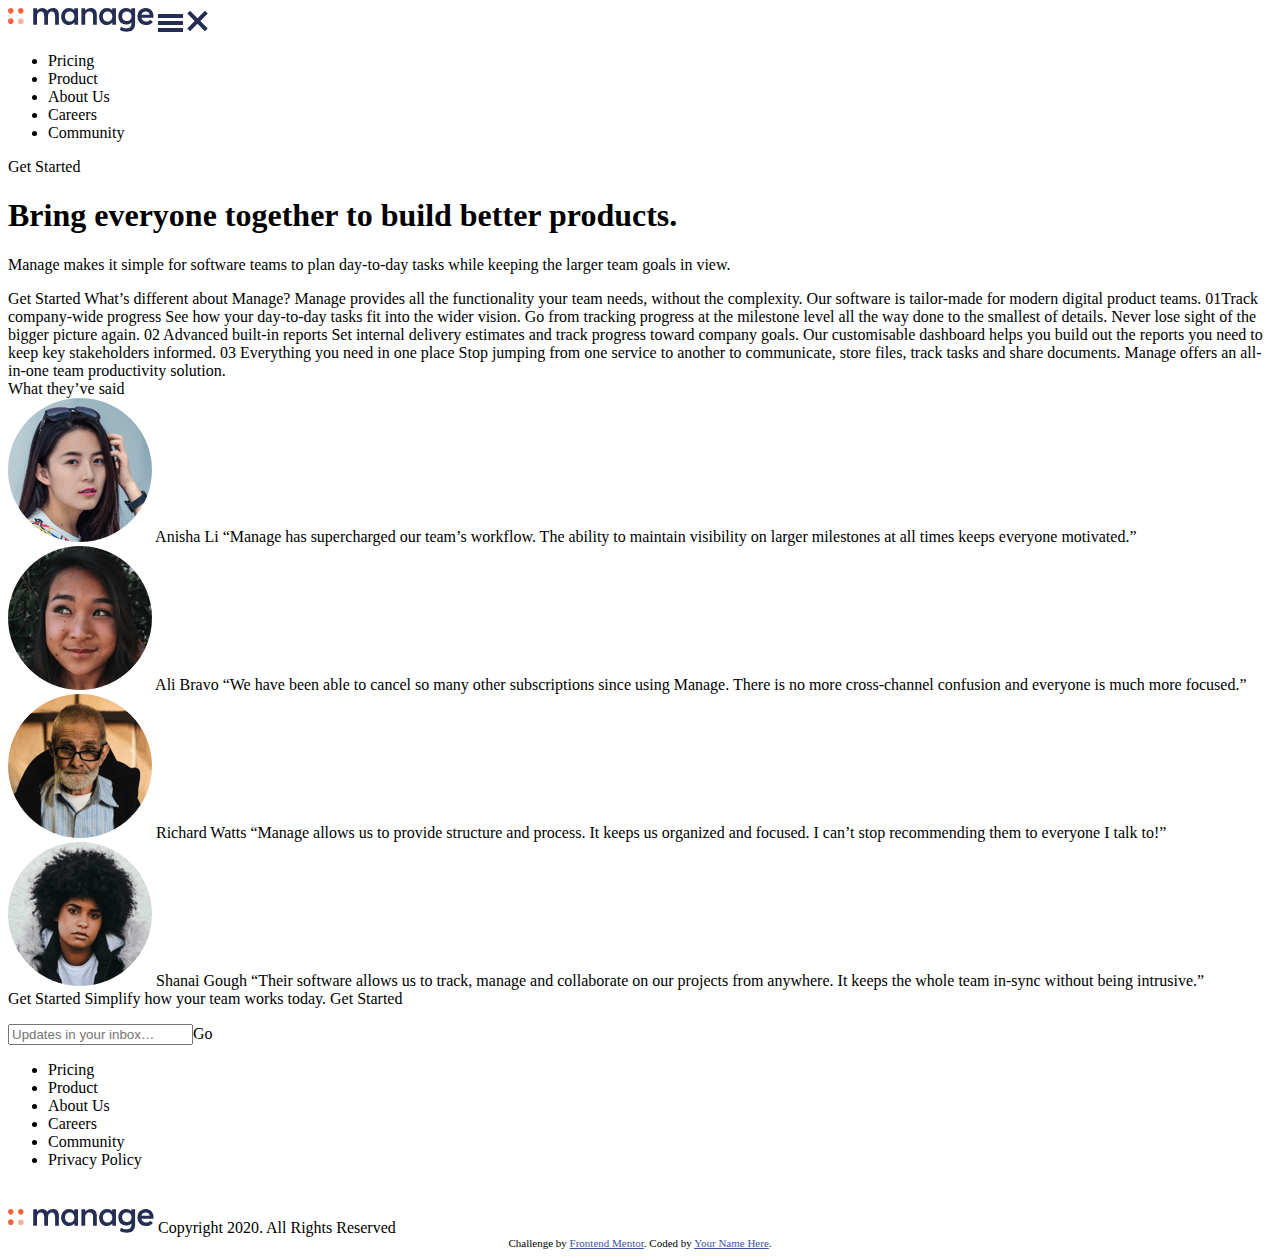
==== index.html @ 55076cf7 "markup added" ====
<!DOCTYPE html>
<html lang="en">
<head>
  <meta charset="UTF-8">
  <meta name="viewport" content="width=device-width, initial-scale=1.0"> <!-- displays site properly based on user's device -->

  <link rel="icon" type="image/png" sizes="32x32" href="./images/favicon-32x32.png">
  <link rel="stylesheet" href="index.css">
  <title>Frontend Mentor | Manage landing page</title>

  <!-- Feel free to remove these styles or customise in your own stylesheet 👍 -->
  <style>
    .attribution { font-size: 11px; text-align: center; }
    .attribution a { color: hsl(228, 45%, 44%); }
  </style>
</head>
<body>
<div id="body-wrapper">
  <div id="top-half">
    <div id="head-wrapper">
      <img src="./images/logo.svg" alt="Logo">
      <img src="./images/icon-hamburger.svg" id="ham" alt="menu">
      <img src="./images/icon-close.svg"  id="close" alt="exit button">
      <ul class="mobile">        
        <li>Pricing</li>
        <li>Product</li>
        <li>About Us</li>
        <li>Careers</li>
        <li>Community</li>
      </ul>
    </div>
  </div>
  <div id="middle-half">
    <p> Get Started</p>

    <h1>Bring everyone together to build better products.</h1>

  <p> Manage makes it simple for software teams to plan day-to-day 
  tasks while keeping the larger team goals in view.</p>
  Get Started

  What’s different about Manage?

  Manage provides all the functionality your team needs, without 
  the complexity. Our software is tailor-made for modern digital 
  product teams. 

  <span>01</span>Track company-wide progress
  See how your day-to-day tasks fit into the wider vision. Go from 
  tracking progress at the milestone level all the way done to the 
  smallest of details. Never lose sight of the bigger picture again.

  <span>02</span>
  Advanced built-in reports
  Set internal delivery estimates and track progress toward company 
  goals. Our customisable dashboard helps you build out the reports 
  you need to keep key stakeholders informed.

  <span>03</span>
  Everything you need in one place
  Stop jumping from one service to another to communicate, store files, 
  track tasks and share documents. Manage offers an all-in-one team 
  productivity solution.

  </div>
  

  <div>
  What they’ve said
  <div class="user">
    <img src="./images/avatar-anisha.png" alt="Anisha's Testimony">
    Anisha Li
    “Manage has supercharged our team’s workflow. The ability to maintain 
    visibility on larger milestones at all times keeps everyone motivated.”
  </div>

  <div class="user">
    <img src="./images/avatar-ali.png" alt="Ali's Testimony">
      Ali Bravo
      “We have been able to cancel so many other subscriptions since using 
      Manage. There is no more cross-channel confusion and everyone is much 
      more focused.”
  </div>
  
  <div class="user">
    <img src="./images/avatar-richard.png" alt="Richard's Testimony">
      Richard Watts
    “Manage allows us to provide structure and process. It keeps us organized 
    and focused. I can’t stop recommending them to everyone I talk to!”
  </div>
  <div class="user">
    <img src="./images/avatar-shanai.png" alt="Shanai's Testimony">
    Shanai Gough
  “Their software allows us to track, manage and collaborate on our projects 
  from anywhere. It keeps the whole team in-sync without being intrusive.”
  </div>
  

  
  </div>
  <div id="pre-footer">
      Get Started

      Simplify how your team works today.
      Get Started
  </div>
  
<footer>
  
  <p><input type="email" name="email" placeholder="Updates in your inbox…"><span>Go</span></p>
  <ul class="mobile">        
    <li>Pricing</li>
    <li>Product</li>
    <li>About Us</li>
    <li>Careers</li>
    <li>Community</li>
    <li>Privacy Policy</li>
  </ul>
  <div id="socials">
    <img src="images/icon-facebook.svg" alt="icon-facebook">
    <img src="images/icon-youtube.svg" alt="icon-youtube">
    <img src="images/icon-twitter.svg" alt="icon-twitter">
    <img src="images/icon-pinterest.svg" alt="icon-pinterest">
    <img src="images/icon-instagram.svg" alt="icon-instagram">
  </div>
  <img src="images/logo.svg" alt="logo">
    Copyright 2020. All Rights Reserved
    
    <div class="attribution">
      Challenge by <a href="https://www.frontendmentor.io?ref=challenge" target="_blank">Frontend Mentor</a>. 
      Coded by <a href="#">Your Name Here</a>.
    </div>
</footer>
  
</div>
<script src="./index.js"></script>
</body>
</html>
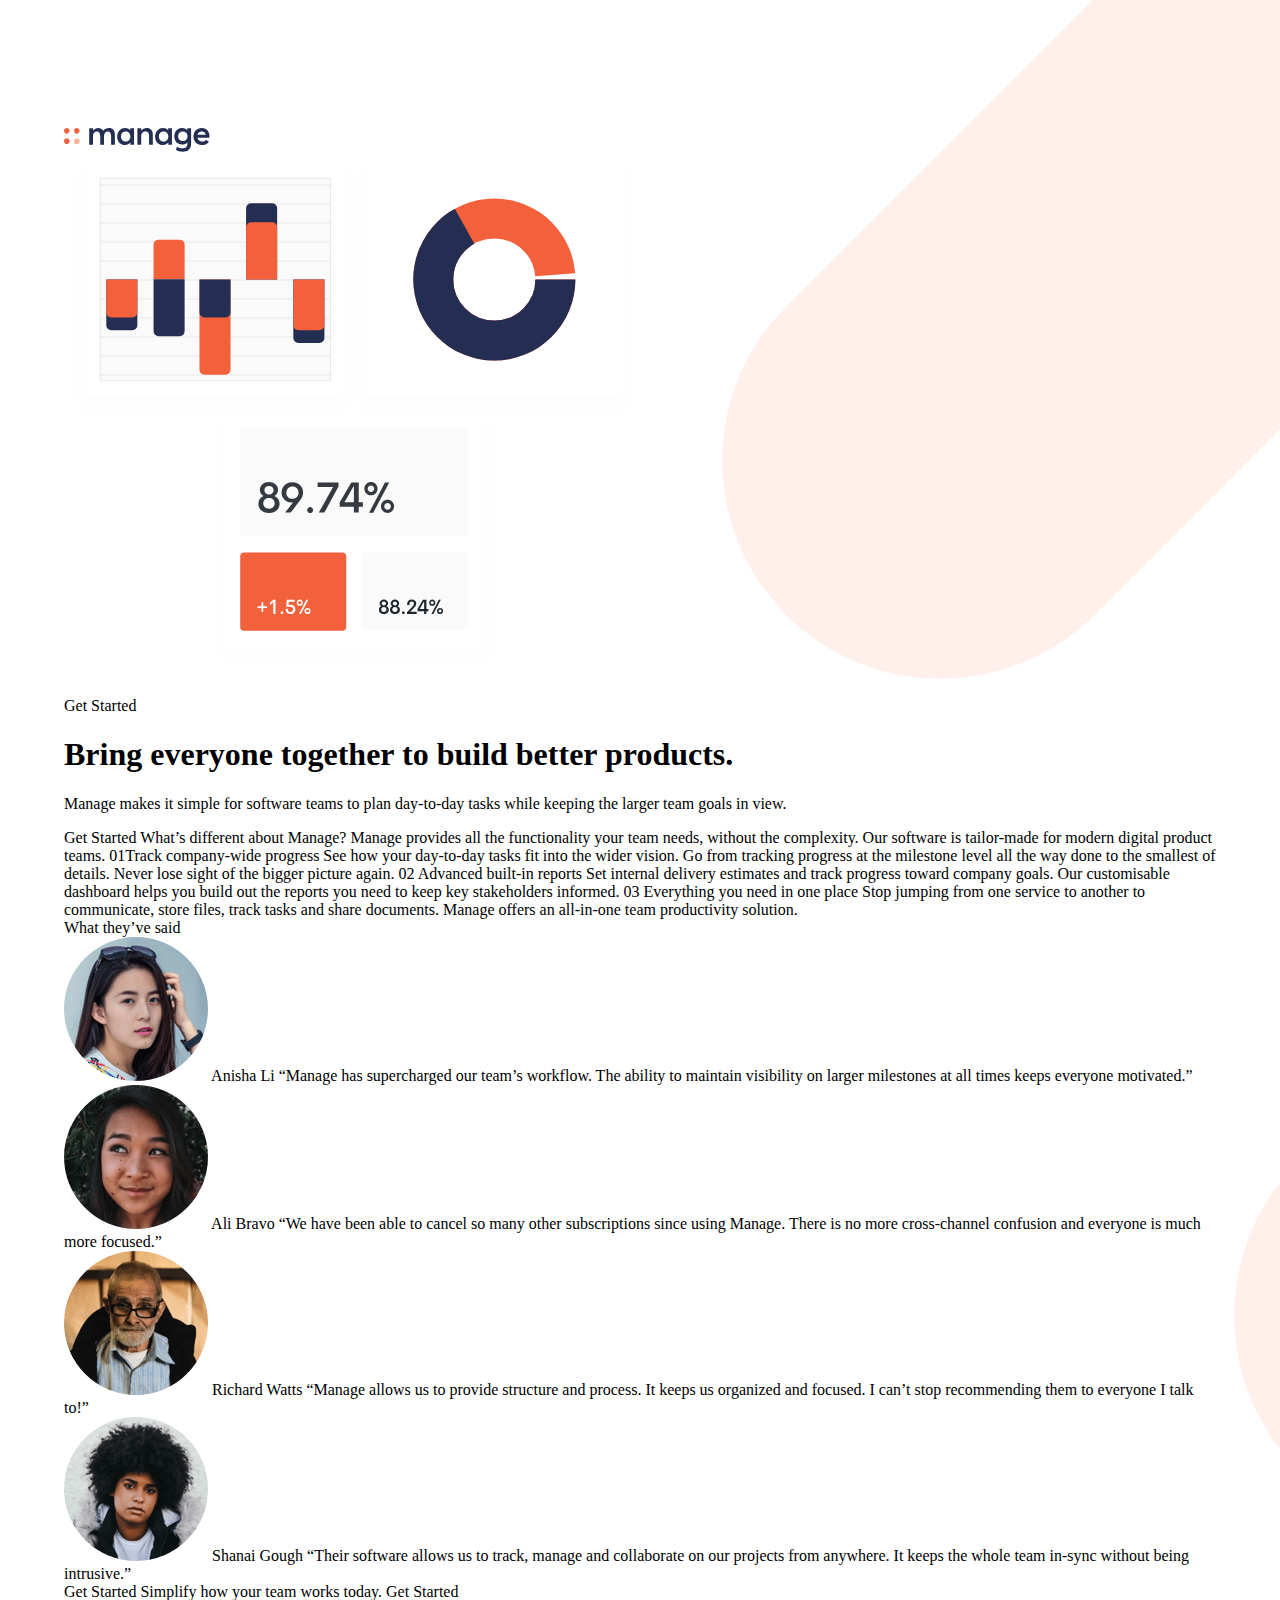
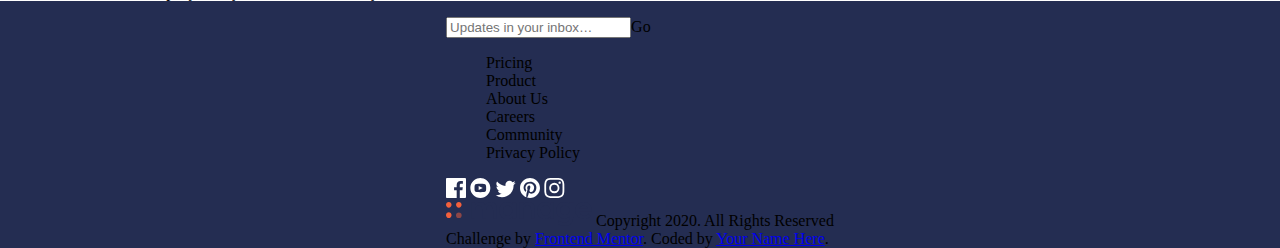
==== commit 96d57b28: "added new styles" ====
--- a/index.html
+++ b/index.html
@@ -3,67 +3,65 @@
 <head>
   <meta charset="UTF-8">
   <meta name="viewport" content="width=device-width, initial-scale=1.0"> <!-- displays site properly based on user's device -->
-
   <link rel="icon" type="image/png" sizes="32x32" href="./images/favicon-32x32.png">
-  <link rel="stylesheet" href="index.css">
-  <title>Frontend Mentor | Manage landing page</title>
-
-  <!-- Feel free to remove these styles or customise in your own stylesheet 👍 -->
-  <style>
-    .attribution { font-size: 11px; text-align: center; }
-    .attribution a { color: hsl(228, 45%, 44%); }
-  </style>
+  <title>Manage landing page</title>
+  <link rel="stylesheet" href="./index.css">
 </head>
 <body>
 <div id="body-wrapper">
-  <div id="top-half">
-    <div id="head-wrapper">
-      <img src="./images/logo.svg" alt="Logo">
-      <img src="./images/icon-hamburger.svg" id="ham" alt="menu">
-      <img src="./images/icon-close.svg"  id="close" alt="exit button">
-      <ul class="mobile">        
-        <li>Pricing</li>
-        <li>Product</li>
-        <li>About Us</li>
-        <li>Careers</li>
-        <li>Community</li>
-      </ul>
+  
+  <!-- <img src="./images/bg-tablet-pattern.svg" alt=""> -->
+  <header>
+    <div  class="container top-half">
+      <div id="head-wrapper">
+        <img src="./images/bg-tablet-pattern.svg" alt="" id="top-tab">
+        <img src="./images/logo.svg" alt="Logo">
+        <img src="./images/icon-hamburger.svg" class="mobile  " id="ham" alt="menu">
+        <img src="./images/icon-close.svg" class="mobile  mobile-close-btn" id="close" alt="exit button">
+        <ul class="mobile-menu">
+          <li>Pricing</li>
+          <li>Product</li>
+          <li>About Us</li>
+          <li>Careers</li>
+          <li>Community</li>
+        </ul>
+        <p class="desktop"> Get Started</p>  
+      </div>
     </div>
-  </div>
-  <div id="middle-half">
-    <p> Get Started</p>
+  </header>
+  <main>
+    <div class="container middle-half">
+      <img src="images/illustration-intro.svg" alt="illustration-intro">
+      <p> Get Started</p>
+      <img src="./images/bg-tablet-pattern.svg" alt="" id="mid-tab">
+      <h1>Bring everyone together to build better products.</h1>
 
-    <h1>Bring everyone together to build better products.</h1>
+      <p> Manage makes it simple for software teams to plan day-to-day 
+      tasks while keeping the larger team goals in view.</p>
+      Get Started
 
-  <p> Manage makes it simple for software teams to plan day-to-day 
-  tasks while keeping the larger team goals in view.</p>
-  Get Started
+      What’s different about Manage?
 
-  What’s different about Manage?
+      Manage provides all the functionality your team needs, without 
+      the complexity. Our software is tailor-made for modern digital 
+      product teams. 
 
-  Manage provides all the functionality your team needs, without 
-  the complexity. Our software is tailor-made for modern digital 
-  product teams. 
+      <span>01</span>Track company-wide progress
+      See how your day-to-day tasks fit into the wider vision. Go from 
+      tracking progress at the milestone level all the way done to the 
+      smallest of details. Never lose sight of the bigger picture again.
 
-  <span>01</span>Track company-wide progress
-  See how your day-to-day tasks fit into the wider vision. Go from 
-  tracking progress at the milestone level all the way done to the 
-  smallest of details. Never lose sight of the bigger picture again.
+      <span>02</span>
+      Advanced built-in reports
+      Set internal delivery estimates and track progress toward company 
+      goals. Our customisable dashboard helps you build out the reports 
+      you need to keep key stakeholders informed.
 
-  <span>02</span>
-  Advanced built-in reports
-  Set internal delivery estimates and track progress toward company 
-  goals. Our customisable dashboard helps you build out the reports 
-  you need to keep key stakeholders informed.
-
-  <span>03</span>
-  Everything you need in one place
-  Stop jumping from one service to another to communicate, store files, 
-  track tasks and share documents. Manage offers an all-in-one team 
-  productivity solution.
-
-  </div>
-  
+      <span>03</span>
+      Everything you need in one place
+      Stop jumping from one service to another to communicate, store files, 
+      track tasks and share documents. Manage offers an all-in-one team 
+      productivity solution.
 
   <div>
   What they’ve said
@@ -94,21 +92,18 @@
   “Their software allows us to track, manage and collaborate on our projects 
   from anywhere. It keeps the whole team in-sync without being intrusive.”
   </div>
-  
+    <div id="pre-footer">
+        Get Started
 
-  
-  </div>
-  <div id="pre-footer">
-      Get Started
-
-      Simplify how your team works today.
-      Get Started
-  </div>
-  
+        Simplify how your team works today.
+        Get Started
+    </div>
+  </div> 
+</main> 
 <footer>
-  
-  <p><input type="email" name="email" placeholder="Updates in your inbox…"><span>Go</span></p>
-  <ul class="mobile">        
+  <div class="foot container">
+    <p><input type="email" name="email" placeholder="Updates in your inbox…"><span>Go</span></p>
+  <ul class="">        
     <li>Pricing</li>
     <li>Product</li>
     <li>About Us</li>
@@ -123,6 +118,7 @@
     <img src="images/icon-pinterest.svg" alt="icon-pinterest">
     <img src="images/icon-instagram.svg" alt="icon-instagram">
   </div>
+  
   <img src="images/logo.svg" alt="logo">
     Copyright 2020. All Rights Reserved
     
@@ -130,6 +126,8 @@
       Challenge by <a href="https://www.frontendmentor.io?ref=challenge" target="_blank">Frontend Mentor</a>. 
       Coded by <a href="#">Your Name Here</a>.
     </div>
+  </div>
+  
 </footer>
   
 </div>
--- a/index.css
+++ b/index.css
@@ -0,0 +1,63 @@
+/* @import https://fonts.google.com/specimen/Be+Vietnam; */
+
+body{
+    margin:0;
+}
+li{
+    list-style-type: none;
+}
+.container{
+    max-width: 90vw;
+    margin: auto;
+}
+.desktop, .mobile-menu   {
+    display: none;
+}
+.mobile-close-btn{
+    display: none;
+}
+.mobile-close{
+    position: absolute;
+    top:10vw;
+    right:5vw;
+    height: 3%;
+}
+#head-wrapper{
+    width:100%;
+    display: flex;
+    flex-direction: row;
+    justify-content: space-between;
+    margin-top: 10vw;
+}
+#top-tab{
+    position: absolute;
+    top: -15vh;
+    right: -20vw;
+    z-index: -100;    
+}
+#mid-tab{
+    position: absolute;
+    top: 80vh;
+    right: -60vw;
+    z-index: -100;
+    
+}
+#body-wrapper{
+    /* background: hsl(0, 0%, 98%); */
+    z-index: 1;
+}
+
+img{
+    max-width: 100vw;
+}
+footer{
+    display: flex;
+    flex-direction: column;
+    background: hsl(228, 39%, 23%);
+
+}
+@media screen and (min-width: 768px){
+    .mobile{
+        display: none;
+    }
+}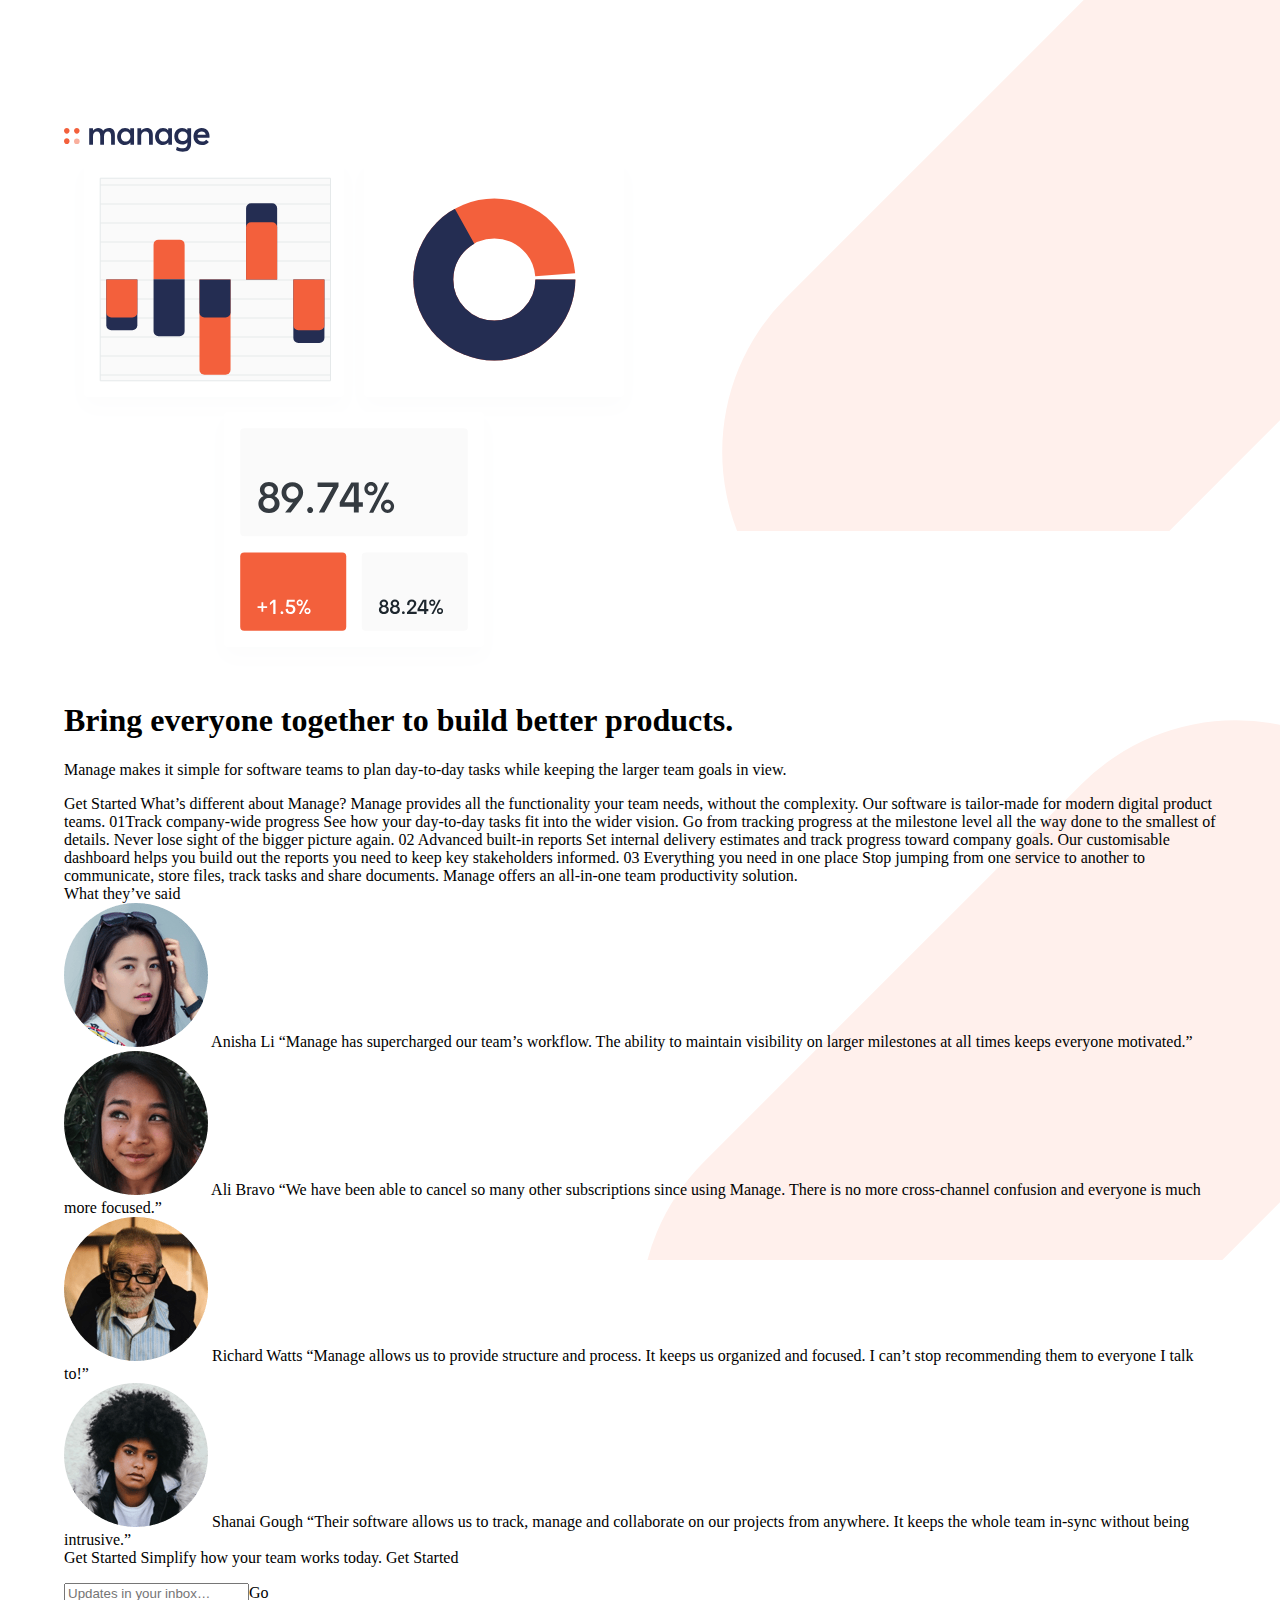
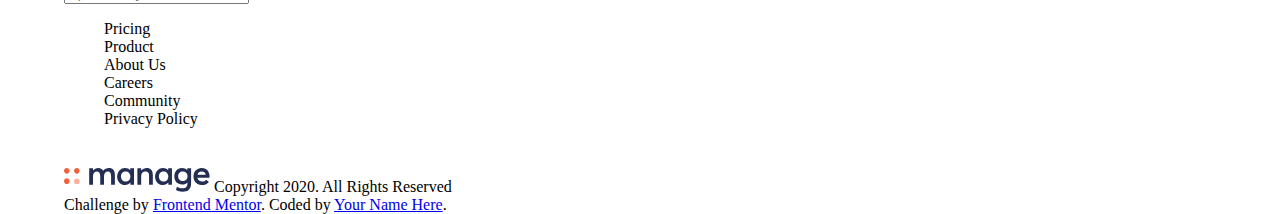
==== commit 062f24ae: "more style" ====
--- a/index.html
+++ b/index.html
@@ -12,9 +12,12 @@
   
   <!-- <img src="./images/bg-tablet-pattern.svg" alt=""> -->
   <header>
+      <div id="bg-img">
+          <img src="./images/bg-tablet-pattern.svg" alt="" id="top-tab">
+      </div> 
     <div  class="container top-half">
-      <div id="head-wrapper">
-        <img src="./images/bg-tablet-pattern.svg" alt="" id="top-tab">
+      <div id="head-wrapper">        
+               
         <img src="./images/logo.svg" alt="Logo">
         <img src="./images/icon-hamburger.svg" class="mobile  " id="ham" alt="menu">
         <img src="./images/icon-close.svg" class="mobile  mobile-close-btn" id="close" alt="exit button">
@@ -30,10 +33,12 @@
     </div>
   </header>
   <main>
+    <div id="bg-img2">
+        <img src="./images/bg-tablet-pattern.svg" alt="" id="mid-tab">
+    </div>
     <div class="container middle-half">
       <img src="images/illustration-intro.svg" alt="illustration-intro">
-      <p> Get Started</p>
-      <img src="./images/bg-tablet-pattern.svg" alt="" id="mid-tab">
+      
       <h1>Bring everyone together to build better products.</h1>
 
       <p> Manage makes it simple for software teams to plan day-to-day 
--- a/index.css
+++ b/index.css
@@ -29,32 +29,39 @@
     justify-content: space-between;
     margin-top: 10vw;
 }
+#bg-img {
+    height: 60vh;
+    position: absolute;
+    /* background: red; */
+    height: 60vh;
+    width: 100%;
+    top: -1vh;
+    overflow: hidden;
+}
+#bg-img2 {
+    height: 60vh;
+    position: absolute;
+    width: 100%;
+    top: 80vh;
+    overflow: hidden;
+    right: -50vw;
+}
 #top-tab{
     position: absolute;
     top: -15vh;
     right: -20vw;
-    z-index: -100;    
+    z-index: -100;  
+    overflow-x: hidden;
 }
-#mid-tab{
+#mid-tab {
     position: absolute;
-    top: 80vh;
-    right: -60vw;
     z-index: -100;
-    
 }
 #body-wrapper{
-    /* background: hsl(0, 0%, 98%); */
     z-index: 1;
 }
-
 img{
-    max-width: 100vw;
-}
-footer{
-    display: flex;
-    flex-direction: column;
-    background: hsl(228, 39%, 23%);
-
+    max-width: 100%;
 }
 @media screen and (min-width: 768px){
     .mobile{
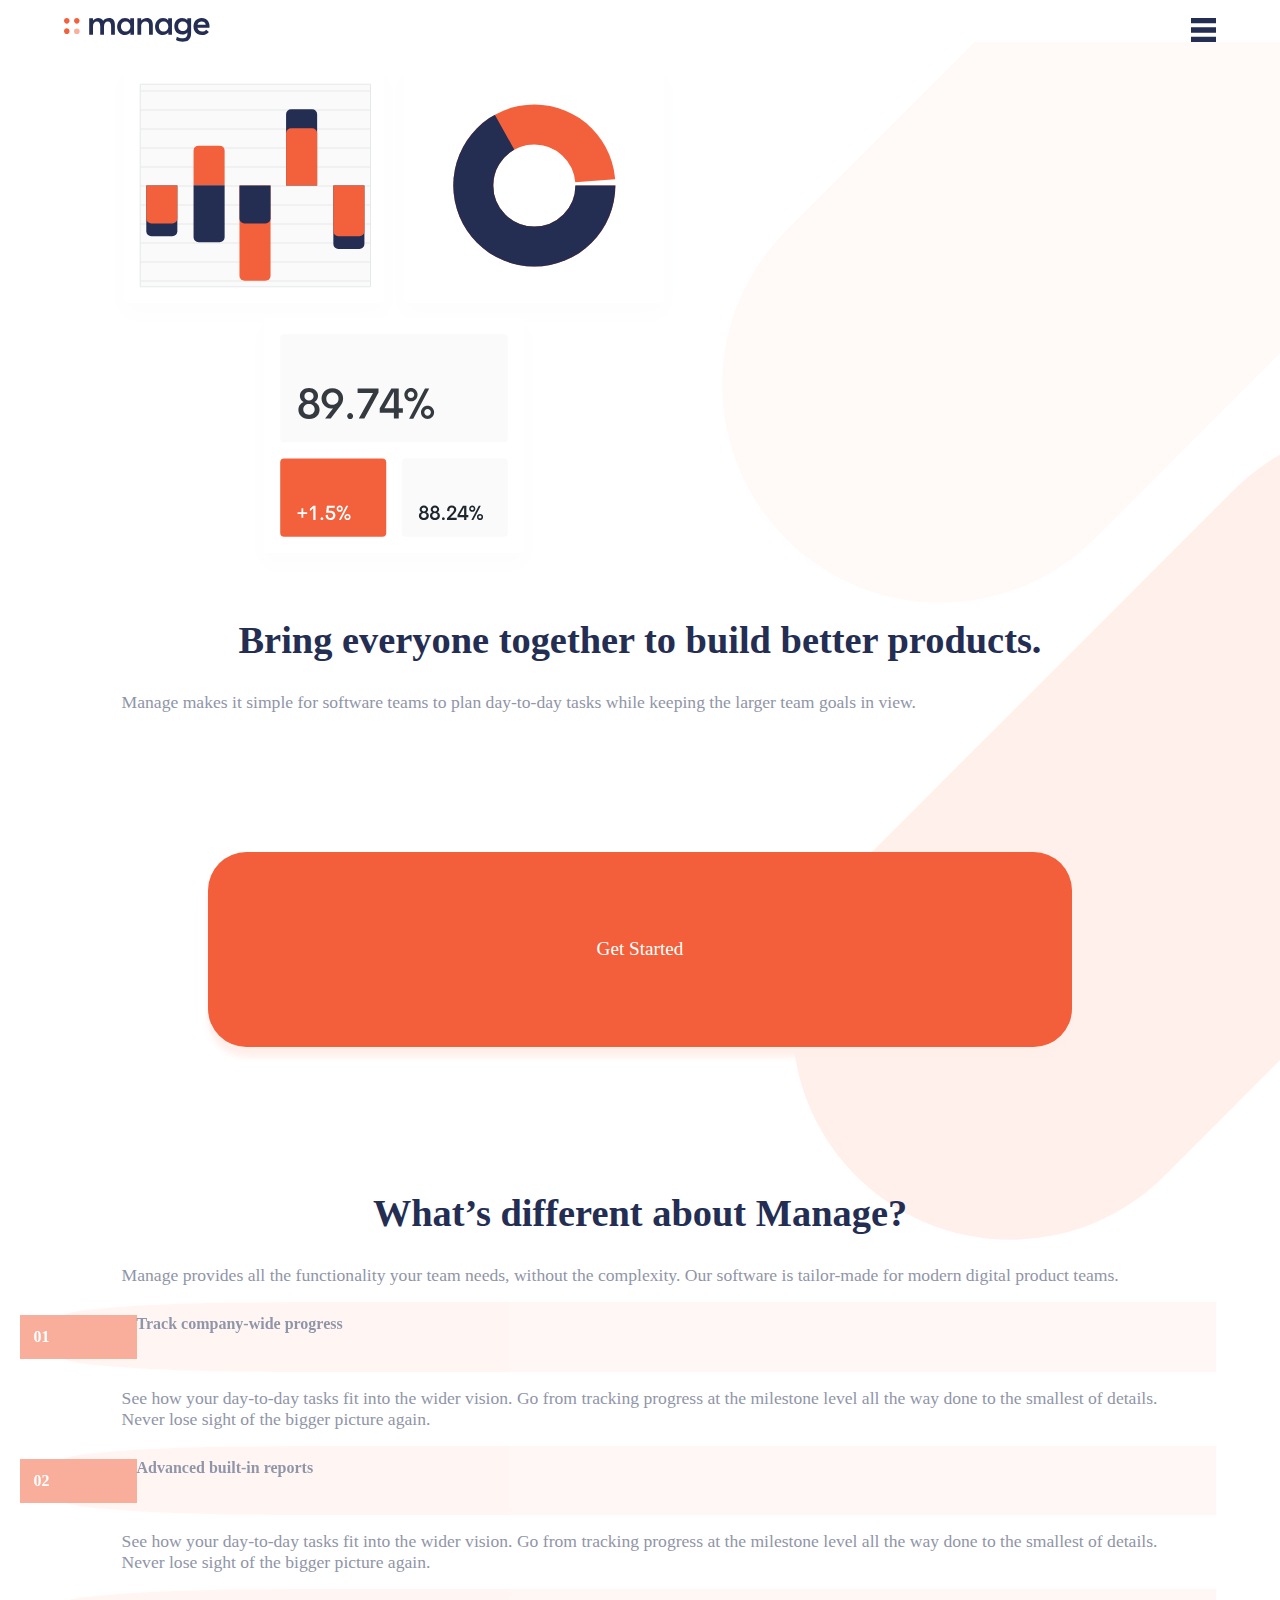
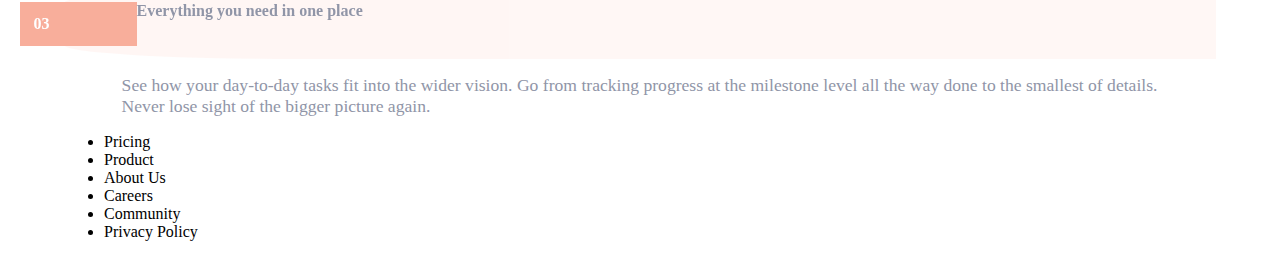
==== commit d9f0ad4d: "damilola's message" ====
--- a/index.html
+++ b/index.html
@@ -1,141 +1,98 @@
 <!DOCTYPE html>
 <html lang="en">
 <head>
-  <meta charset="UTF-8">
-  <meta name="viewport" content="width=device-width, initial-scale=1.0"> <!-- displays site properly based on user's device -->
-  <link rel="icon" type="image/png" sizes="32x32" href="./images/favicon-32x32.png">
-  <title>Manage landing page</title>
-  <link rel="stylesheet" href="./index.css">
+    <meta charset="UTF-8">
+    <meta name="viewport" content="width=device-width, initial-scale=1.0">
+    <meta http-equiv="X-UA-Compatible" content="ie=edge">
+    <title>Manage Homepage</title>
+    <link rel="stylesheet" href="./style.css">
 </head>
 <body>
-<div id="body-wrapper">
-  
-  <!-- <img src="./images/bg-tablet-pattern.svg" alt=""> -->
-  <header>
-      <div id="bg-img">
-          <img src="./images/bg-tablet-pattern.svg" alt="" id="top-tab">
-      </div> 
-    <div  class="container top-half">
-      <div id="head-wrapper">        
-               
-        <img src="./images/logo.svg" alt="Logo">
-        <img src="./images/icon-hamburger.svg" class="mobile  " id="ham" alt="menu">
-        <img src="./images/icon-close.svg" class="mobile  mobile-close-btn" id="close" alt="exit button">
-        <ul class="mobile-menu">
-          <li>Pricing</li>
-          <li>Product</li>
-          <li>About Us</li>
-          <li>Careers</li>
-          <li>Community</li>
-        </ul>
-        <p class="desktop"> Get Started</p>  
-      </div>
-    </div>
-  </header>
-  <main>
-    <div id="bg-img2">
-        <img src="./images/bg-tablet-pattern.svg" alt="" id="mid-tab">
-    </div>
-    <div class="container middle-half">
-      <img src="images/illustration-intro.svg" alt="illustration-intro">
-      
-      <h1>Bring everyone together to build better products.</h1>
-
-      <p> Manage makes it simple for software teams to plan day-to-day 
-      tasks while keeping the larger team goals in view.</p>
-      Get Started
-
-      What’s different about Manage?
-
-      Manage provides all the functionality your team needs, without 
-      the complexity. Our software is tailor-made for modern digital 
-      product teams. 
-
-      <span>01</span>Track company-wide progress
-      See how your day-to-day tasks fit into the wider vision. Go from 
-      tracking progress at the milestone level all the way done to the 
-      smallest of details. Never lose sight of the bigger picture again.
-
-      <span>02</span>
-      Advanced built-in reports
-      Set internal delivery estimates and track progress toward company 
-      goals. Our customisable dashboard helps you build out the reports 
-      you need to keep key stakeholders informed.
-
-      <span>03</span>
-      Everything you need in one place
-      Stop jumping from one service to another to communicate, store files, 
-      track tasks and share documents. Manage offers an all-in-one team 
-      productivity solution.
-
-  <div>
-  What they’ve said
-  <div class="user">
-    <img src="./images/avatar-anisha.png" alt="Anisha's Testimony">
-    Anisha Li
-    “Manage has supercharged our team’s workflow. The ability to maintain 
-    visibility on larger milestones at all times keeps everyone motivated.”
-  </div>
-
-  <div class="user">
-    <img src="./images/avatar-ali.png" alt="Ali's Testimony">
-      Ali Bravo
-      “We have been able to cancel so many other subscriptions since using 
-      Manage. There is no more cross-channel confusion and everyone is much 
-      more focused.”
-  </div>
-  
-  <div class="user">
-    <img src="./images/avatar-richard.png" alt="Richard's Testimony">
-      Richard Watts
-    “Manage allows us to provide structure and process. It keeps us organized 
-    and focused. I can’t stop recommending them to everyone I talk to!”
-  </div>
-  <div class="user">
-    <img src="./images/avatar-shanai.png" alt="Shanai's Testimony">
-    Shanai Gough
-  “Their software allows us to track, manage and collaborate on our projects 
-  from anywhere. It keeps the whole team in-sync without being intrusive.”
-  </div>
-    <div id="pre-footer">
-        Get Started
-
-        Simplify how your team works today.
-        Get Started
-    </div>
-  </div> 
-</main> 
-<footer>
-  <div class="foot container">
-    <p><input type="email" name="email" placeholder="Updates in your inbox…"><span>Go</span></p>
-  <ul class="">        
-    <li>Pricing</li>
-    <li>Product</li>
-    <li>About Us</li>
-    <li>Careers</li>
-    <li>Community</li>
-    <li>Privacy Policy</li>
-  </ul>
-  <div id="socials">
-    <img src="images/icon-facebook.svg" alt="icon-facebook">
-    <img src="images/icon-youtube.svg" alt="icon-youtube">
-    <img src="images/icon-twitter.svg" alt="icon-twitter">
-    <img src="images/icon-pinterest.svg" alt="icon-pinterest">
-    <img src="images/icon-instagram.svg" alt="icon-instagram">
-  </div>
-  
-  <img src="images/logo.svg" alt="logo">
-    Copyright 2020. All Rights Reserved
-    
-    <div class="attribution">
-      Challenge by <a href="https://www.frontendmentor.io?ref=challenge" target="_blank">Frontend Mentor</a>. 
-      Coded by <a href="#">Your Name Here</a>.
-    </div>
-  </div>
-  
-</footer>
-  
-</div>
-<script src="./index.js"></script>
+    <header>
+        <div class="container">
+             <div>            
+                <img src="./images/logo.svg" alt="Logo">
+                <img src="./images/icon-hamburger.svg" class="mobile  " id="ham" alt="menu">
+                <img src="./images/icon-close.svg" class="mobile  mobile-close-btn" id="close" alt="exit button">
+            </div>            
+            <nav>
+                <ul class="mobile-menu">
+                    <li>Pricing</li>
+                    <li>Product</li>
+                    <li>About Us</li>
+                    <li>Careers</li>
+                    <li>Community</li>
+                </ul>
+            </nav>
+        </div>               
+    </header>
+    <main>
+        <div class="container">
+            <figure>
+                <img src="./images/bg-tablet-pattern.svg" alt="background-image">
+            </figure>
+            <figure>
+                <img src="./images/illustration-intro.svg" alt="manage illustration-intro">
+            </figure>
+            <h1>Bring everyone together to build better products.</h1>
+            <p> 
+                Manage makes it simple for software teams to plan day-to-day 
+                tasks while keeping the larger team goals in view.
+            </p>
+            <p class="button">Get Started</p>
+            <figure>
+                <img src="./images/bg-tablet-pattern.svg" alt="background-image">
+            </figure>
+            <h1>What’s different about Manage?</h1>
+            <p class="letter">
+                Manage provides all the functionality your team needs, without 
+                the complexity. Our software is tailor-made for modern digital 
+                product teams.
+            </p>
+            <h3 class="shalaye">
+                <span>01</span>
+                Track company-wide progress
+            </h3>
+            <p class="letter">
+                See how your day-to-day tasks fit into the wider vision. Go from 
+                tracking progress at the milestone level all the way done to the 
+                smallest of details. Never lose sight of the bigger picture again.
+            </p>
+            <h3 class="shalaye">
+                <span>02</span>
+                Advanced built-in reports
+            </h3>
+            <p class="letter">
+                See how your day-to-day tasks fit into the wider vision. Go from 
+                tracking progress at the milestone level all the way done to the 
+                smallest of details. Never lose sight of the bigger picture again.
+            </p>
+            <h3 class="shalaye">
+                <span>03</span>
+                Everything you need in one place
+            </h3>
+            <p class="letter">
+                See how your day-to-day tasks fit into the wider vision. Go from 
+                tracking progress at the milestone level all the way done to the 
+                smallest of details. Never lose sight of the bigger picture again.
+            </p>
+            
+        </div>        
+        
+    </main>
+    <footer>
+        <div class="container">
+            <nav>
+                <ul class="">        
+                    <li>Pricing</li>
+                    <li>Product</li>
+                    <li>About Us</li>
+                    <li>Careers</li>
+                    <li>Community</li>
+                    <li>Privacy Policy</li>
+                </ul>
+            </nav>
+        </div>        
+    </footer>
 </body>
 </html>--- a/style.css
+++ b/style.css
@@ -0,0 +1,104 @@
+body{
+    margin: 0;  
+}
+img{
+    max-width: 100%;
+}
+.mobile-menu, #close{
+    display:none;
+}
+.container{
+    max-width: 90vw;
+    margin: auto;
+}
+header .container div{
+    display: flex;
+    justify-content: space-between;
+    margin-top: 2vh;
+}
+main{
+    position: relative;
+    overflow: hidden;
+}
+main figure:first-of-type{
+    position: absolute;
+    height: 50vh;
+    width: 100vw;
+    margin: 0;
+    top: -3%;
+    z-index: -1;
+    /* border: 1px solid darkorange; */
+}
+main figure:first-of-type img{
+    position: absolute;
+    right: -15%;
+    top: -45%;
+    filter: opacity(0.4);
+} 
+main h1{
+    text-align: center;
+    font-size: 2.4em;
+    line-height: 6vh;
+    color: hsl(228, 39%, 23%);
+}
+main p:first-of-type, .letter{
+    text-align: justify;
+    color:hsl(227, 12%, 61%);
+    font-size: 1.1em;  
+    width: 90%;
+    margin: auto;  
+}
+main figure:nth-of-type(3){
+    position: absolute;
+    height: 50vh;
+    top: 22%;
+    right: -65%;
+    z-index: -5;
+    width: 100vw;
+}
+.button{
+    padding: 7% 10%;
+    background: hsl(12, 88%, 59%);
+    text-align: center;
+    line-height: 180%;
+    border-radius: 2em;
+    width: 55%;
+    margin: 12% auto;
+    z-index: 3;
+    font-size: 1.2em;
+    font-weight: 500;
+    color:white;
+    box-shadow:0 10px 6px hsl(13, 100%, 96%);
+}
+main h2{
+    color: hsl(228, 39%, 23%);
+    text-align: center;
+    font-size: 1.5em;
+    font-weight: 800;
+    margin: 25% auto 0 auto;
+}
+.letter{
+    text-align: left;
+}
+.shalaye{
+    width: 100%;
+    font-size: 1.0em;
+    padding: 0.8em;
+    background: hsl(13, 100%, 96%);
+    border-top-left-radius: 20%;
+    border-bottom-left-radius: 20%;
+    opacity: 50%;
+    color:hsl(228, 39%, 23%);
+    text-align: start;
+    display: flex;
+    box-sizing: border-box;
+}
+.shalaye span{
+    color: white;
+    background-color: hsl(12, 88%, 59%);
+    opacity: 100;
+    padding: 0.81em;
+    margin-left: -5%;
+    width: 8%;
+}
+
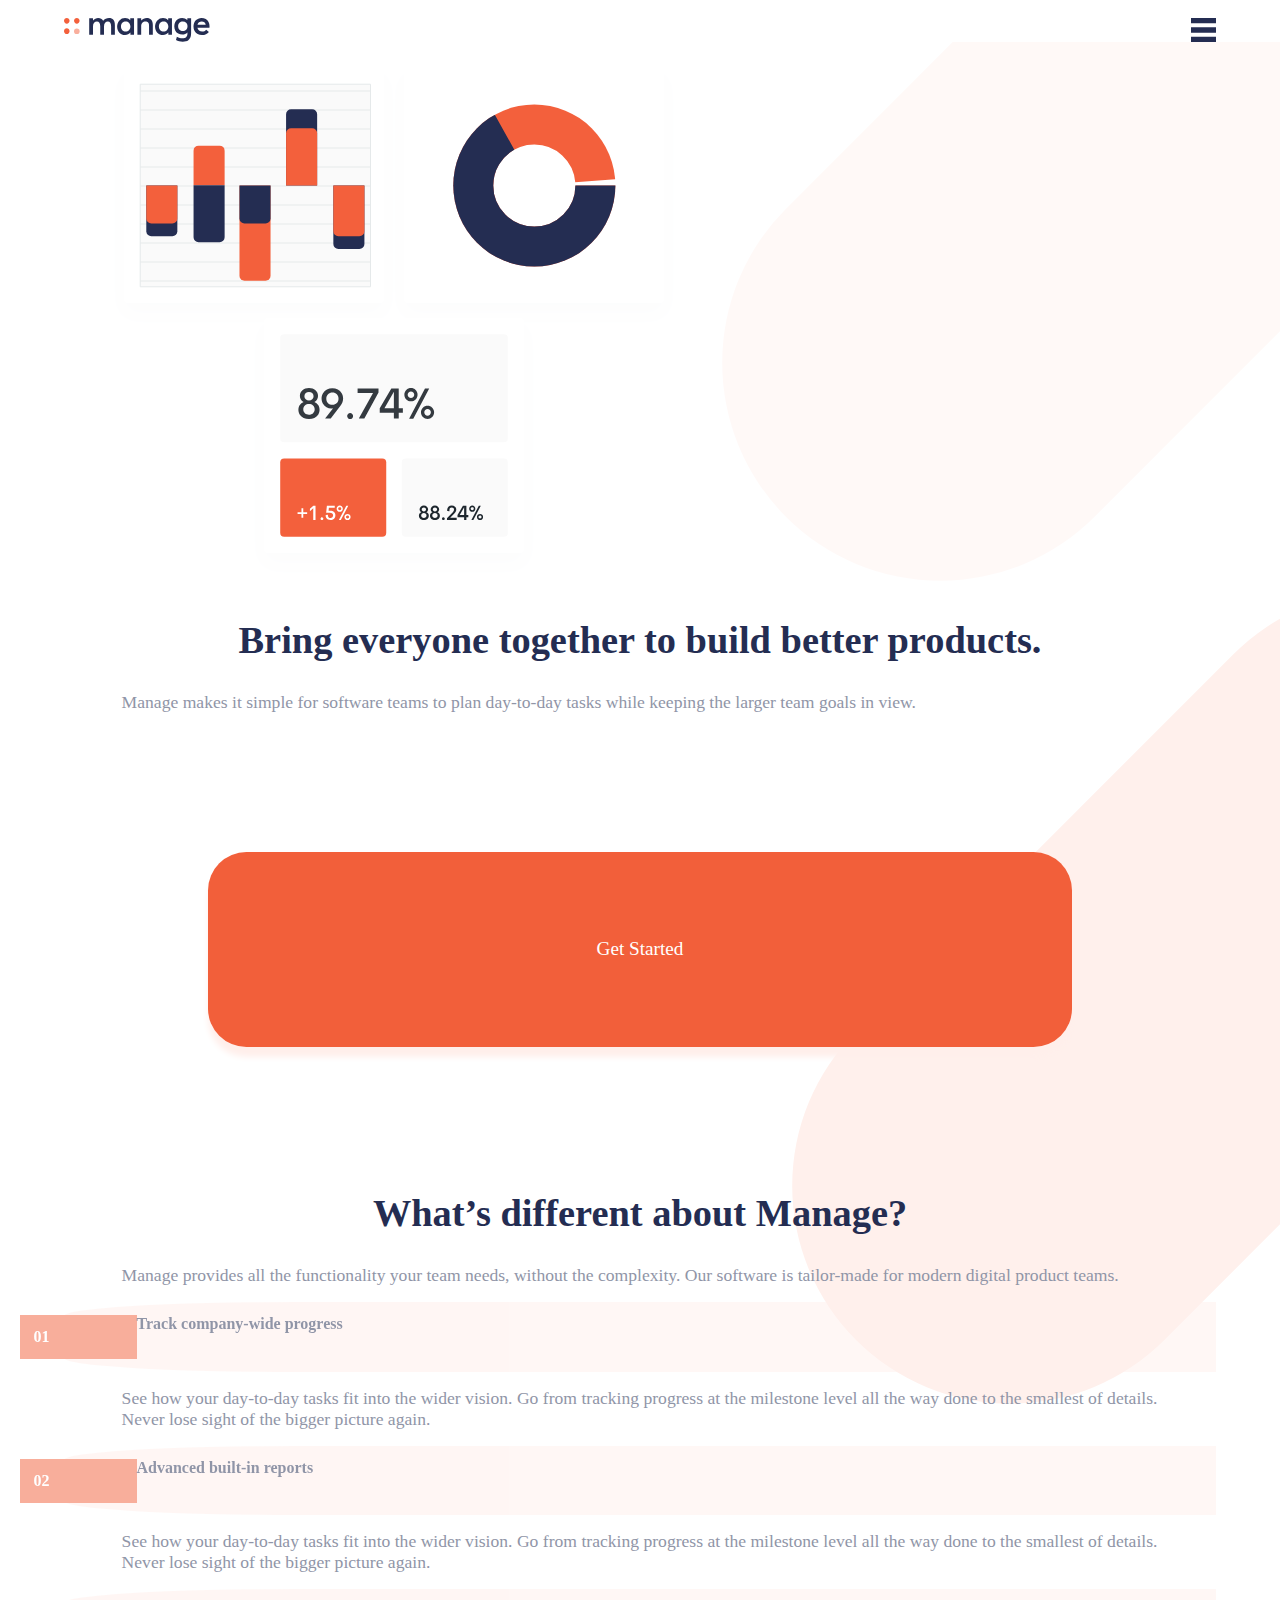
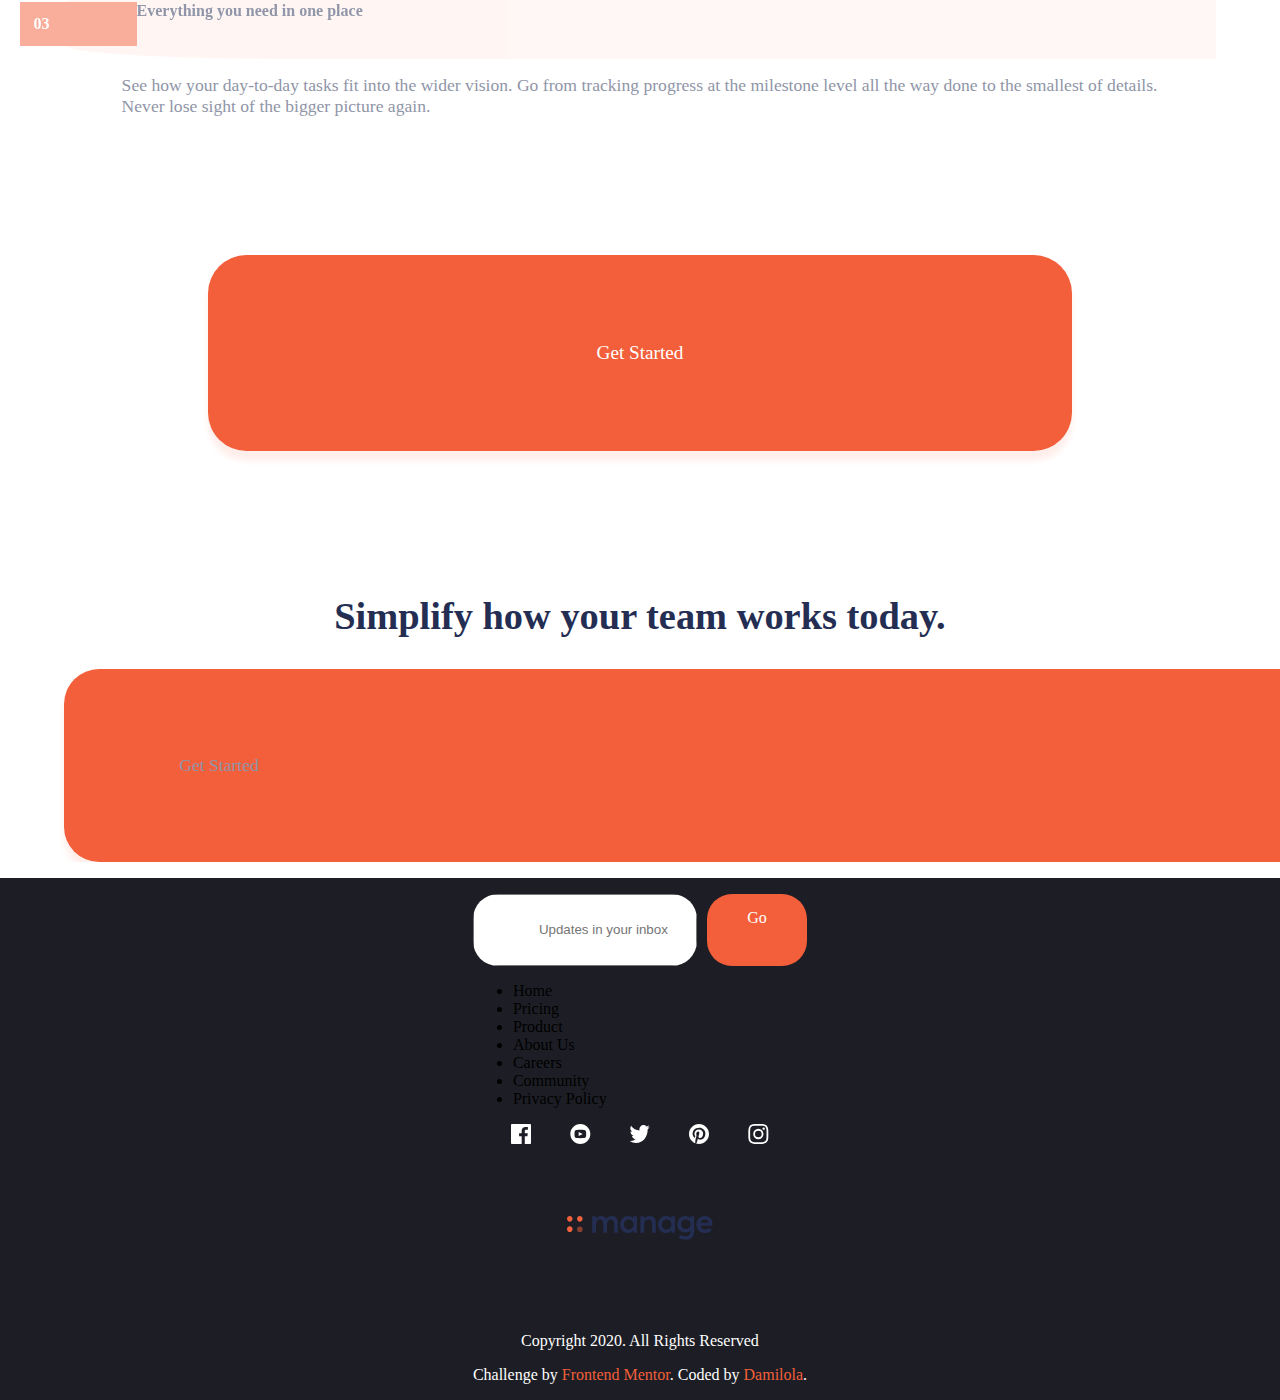
==== commit 5657c03d: "commit" ====
--- a/index.html
+++ b/index.html
@@ -76,14 +76,27 @@
                 tracking progress at the milestone level all the way done to the 
                 smallest of details. Never lose sight of the bigger picture again.
             </p>
-            
+            <p class="button">Get Started</p>
+            <div id="pre-footer">
+                <h1>
+                    Simplify how your team works today.
+                </h1>
+                <p class="button">Get Started</p>
+            </div>
         </div>        
-        
+      
     </main>
     <footer>
         <div class="container">
+            <div>
+                <div>
+                    <input type="text" name="search" id="input" placeholder="Updates in your inbox">    
+                </div>                
+                <div>Go</div>
+            </div>
             <nav>
-                <ul class="">        
+                <ul class="">
+                    <li>Home</li>        
                     <li>Pricing</li>
                     <li>Product</li>
                     <li>About Us</li>
@@ -92,6 +105,21 @@
                     <li>Privacy Policy</li>
                 </ul>
             </nav>
+            <div id="socials">
+                <img src="images/icon-facebook.svg" alt="icon-facebook">
+                <img src="images/icon-youtube.svg" alt="icon-youtube">
+                <img src="images/icon-twitter.svg" alt="icon-twitter">
+                <img src="images/icon-pinterest.svg" alt="icon-pinterest">
+                <img src="images/icon-instagram.svg" alt="icon-instagram">
+            </div>
+            <div id="footer-logo">
+                <img src="images/logo.svg" alt="logo">
+            </div>       
+            <p>Copyright 2020. All Rights Reserved</p>
+            <div class="attribution">
+                Challenge by <a href="https://www.frontendmentor.io?ref=challenge" target="_blank">Frontend Mentor</a>. 
+                Coded by <a href="https://github.com/odamilola36">Damilola</a>.
+            </div>
         </div>        
     </footer>
 </body>
--- a/style.css
+++ b/style.css
@@ -101,4 +101,63 @@
     margin-left: -5%;
     width: 8%;
 }
+footer .container{
+    padding-top: 1em;
+    padding-bottom: 1em; 
+}
+footer .container div:first-of-type{
+    width: 100%;
+    display: flex;
+    flex-direction: row;
+    height: 8vh;
+    justify-content: space-between;
+}
+footer .container div:first-of-type div:first-of-type{
+    overflow: hidden;    
+    border-radius: 25px;
+    width: 67%;
+}
+footer input{
+    width: 100%;
+}
+footer input[placeholder]{
+    padding-left: 5vw;
+}
+footer .container div:first-of-type div:nth-of-type(2){
+    background: hsl(12, 88%, 59%);
+    color: white;
+    width: 30%;
+    border-radius: 25px;
+    text-align: center;
+    line-height: 3em;
+}
+#socials{
+    width: 100%;
+    display: flex;
+    flex-direction: row;
+    justify-content: space-evenly;
+}
+#footer-logo img{
+    max-width: 100%;
+} 
+#footer-logo{
+    width: 70%;
+    margin: auto;
+    text-align: center;
+    padding: 8vh 0;
+}
+footer p, .attribution{
+    text-align: center;
+    color: white;
+}
+.attribution a{
+    text-decoration: none;
+    color:hsl(12, 88%, 59%);
+}
+footer{
+    margin-top: 1em;
+    display: flex;
+    flex-direction: column;
+    background:hsl(233, 12%, 13%);
+}
 
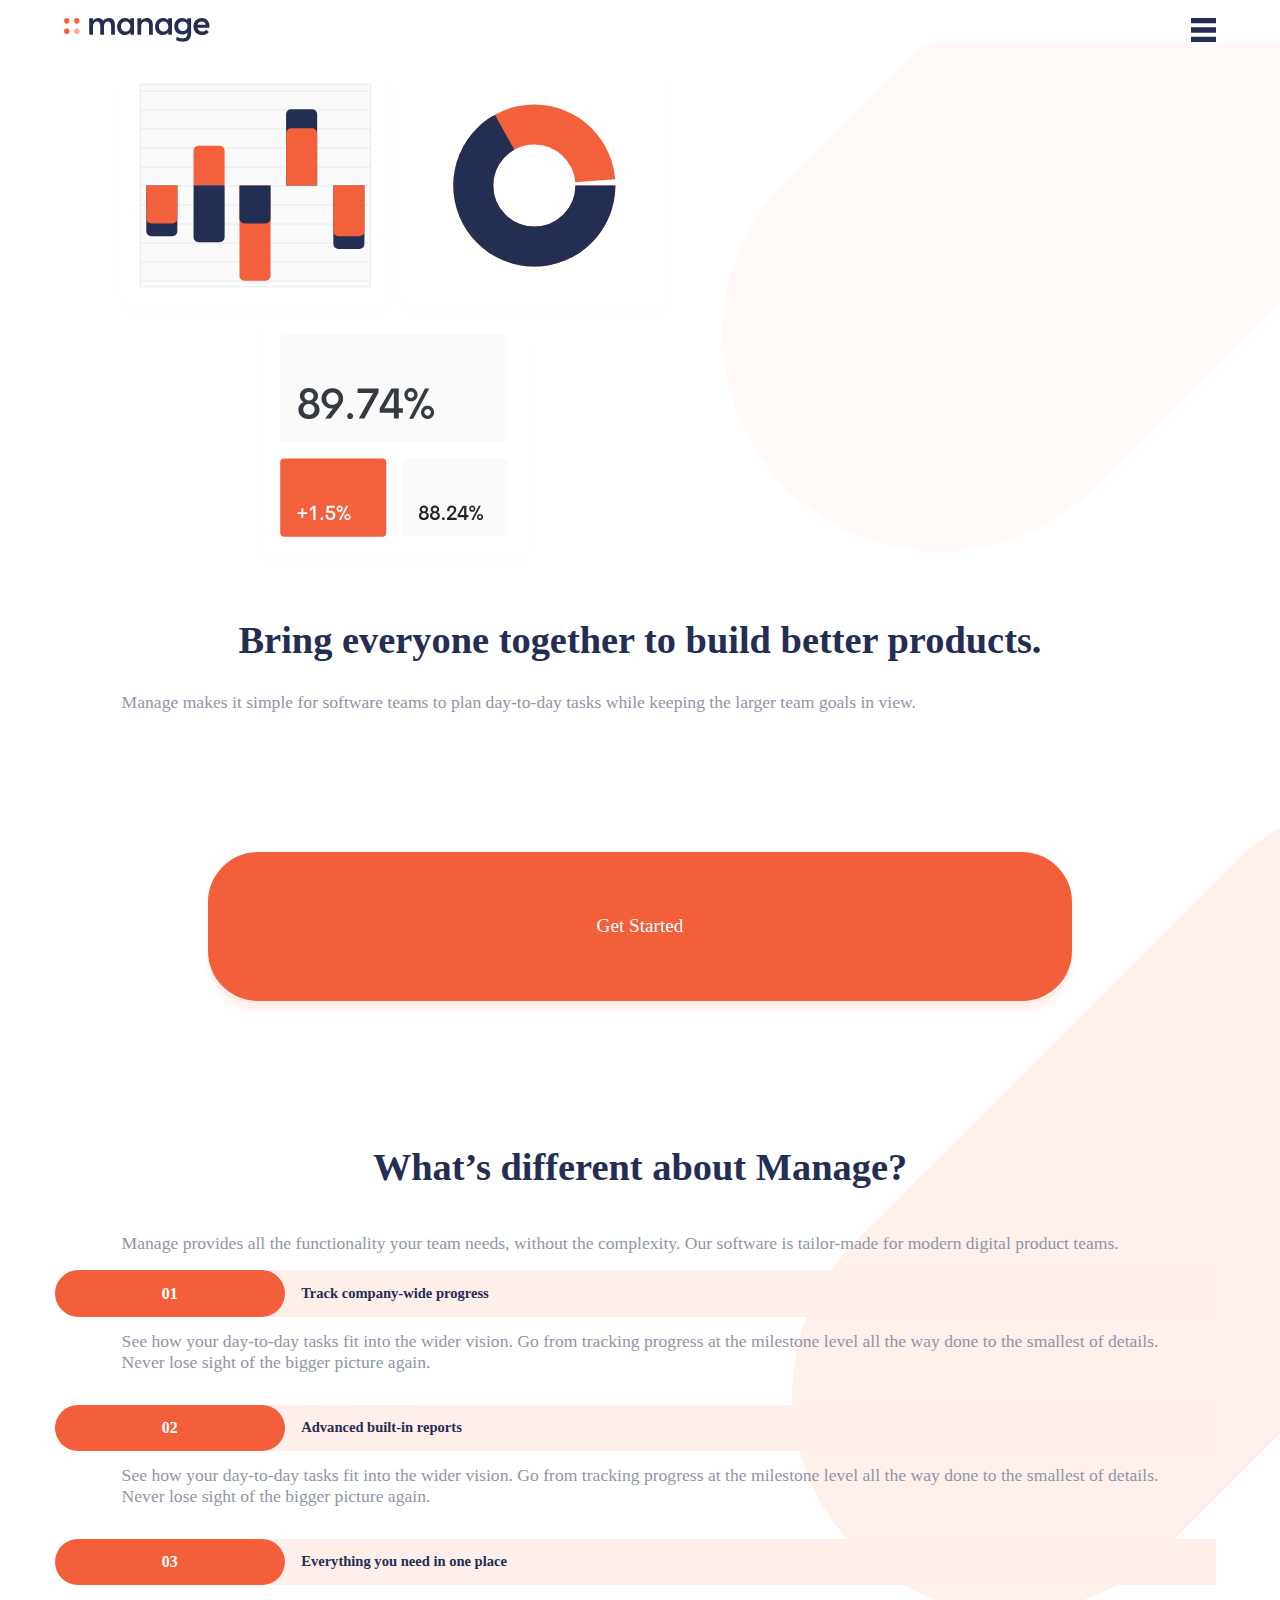
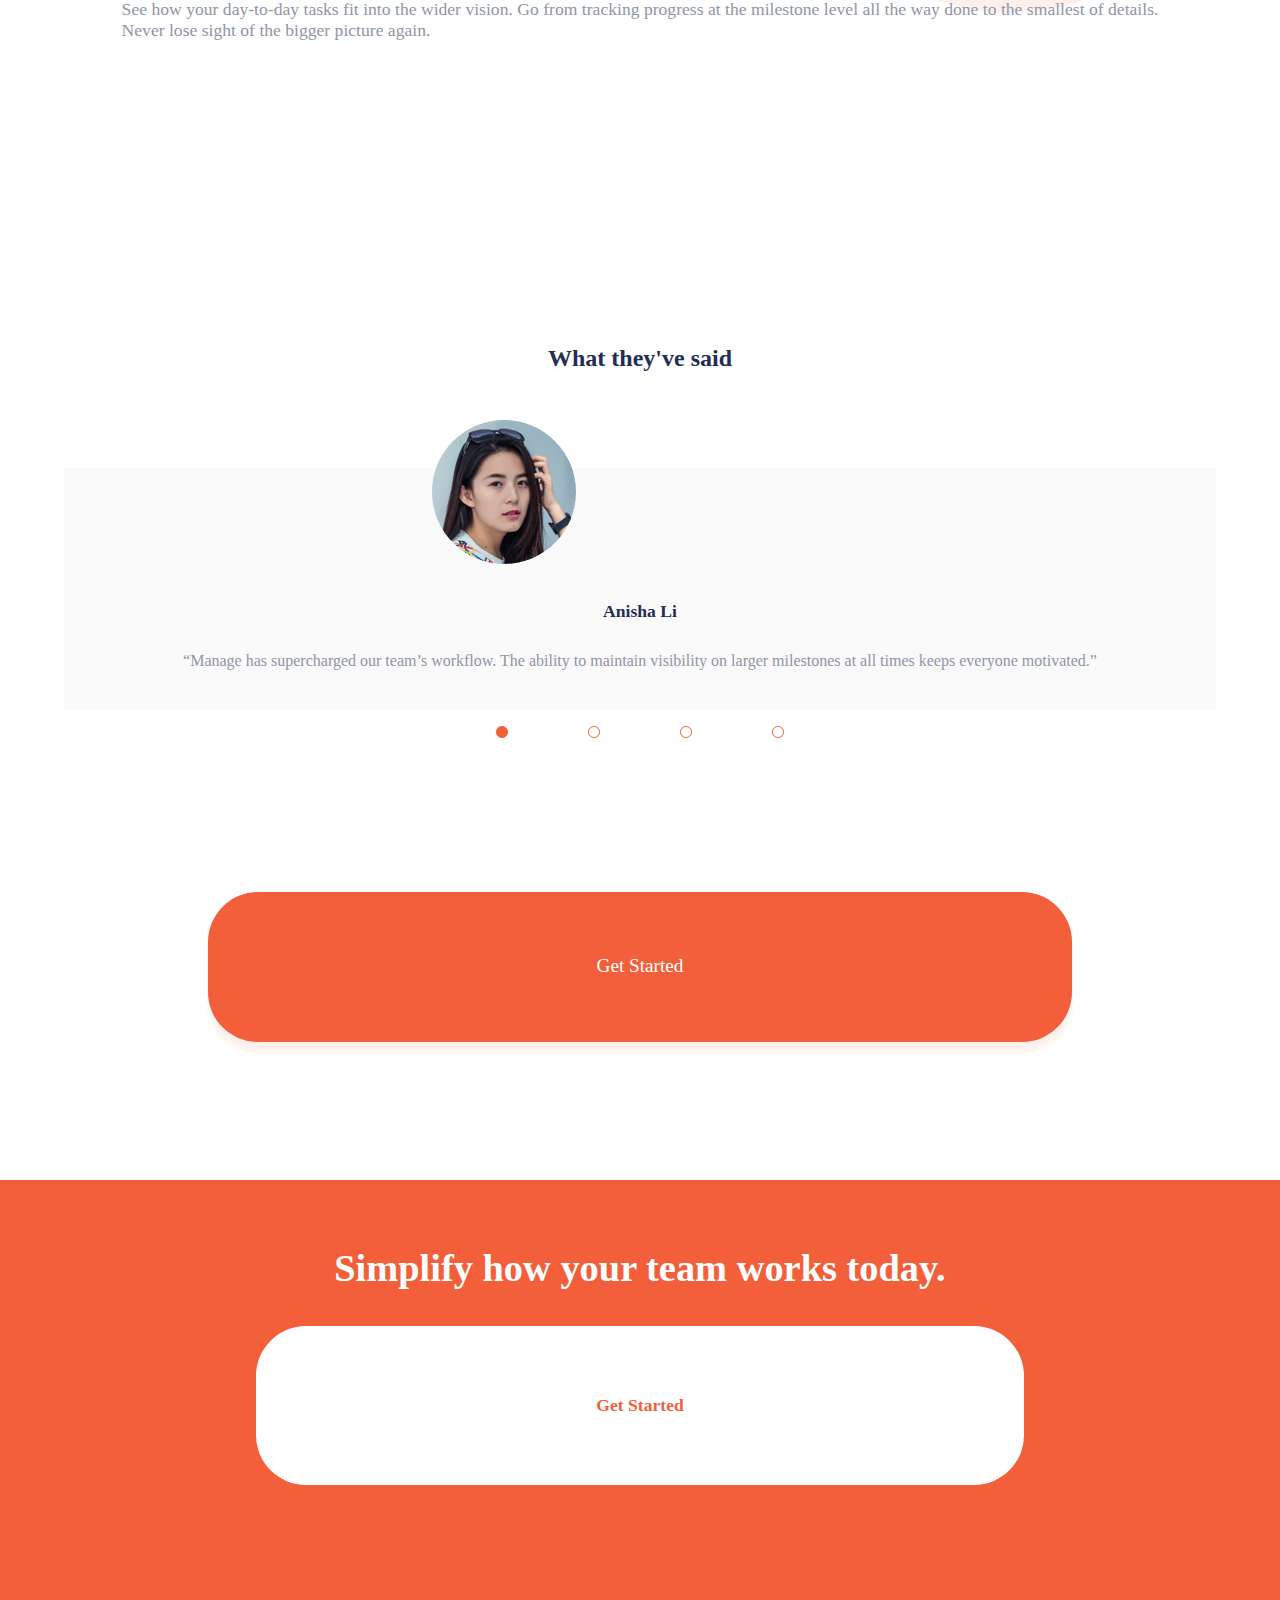
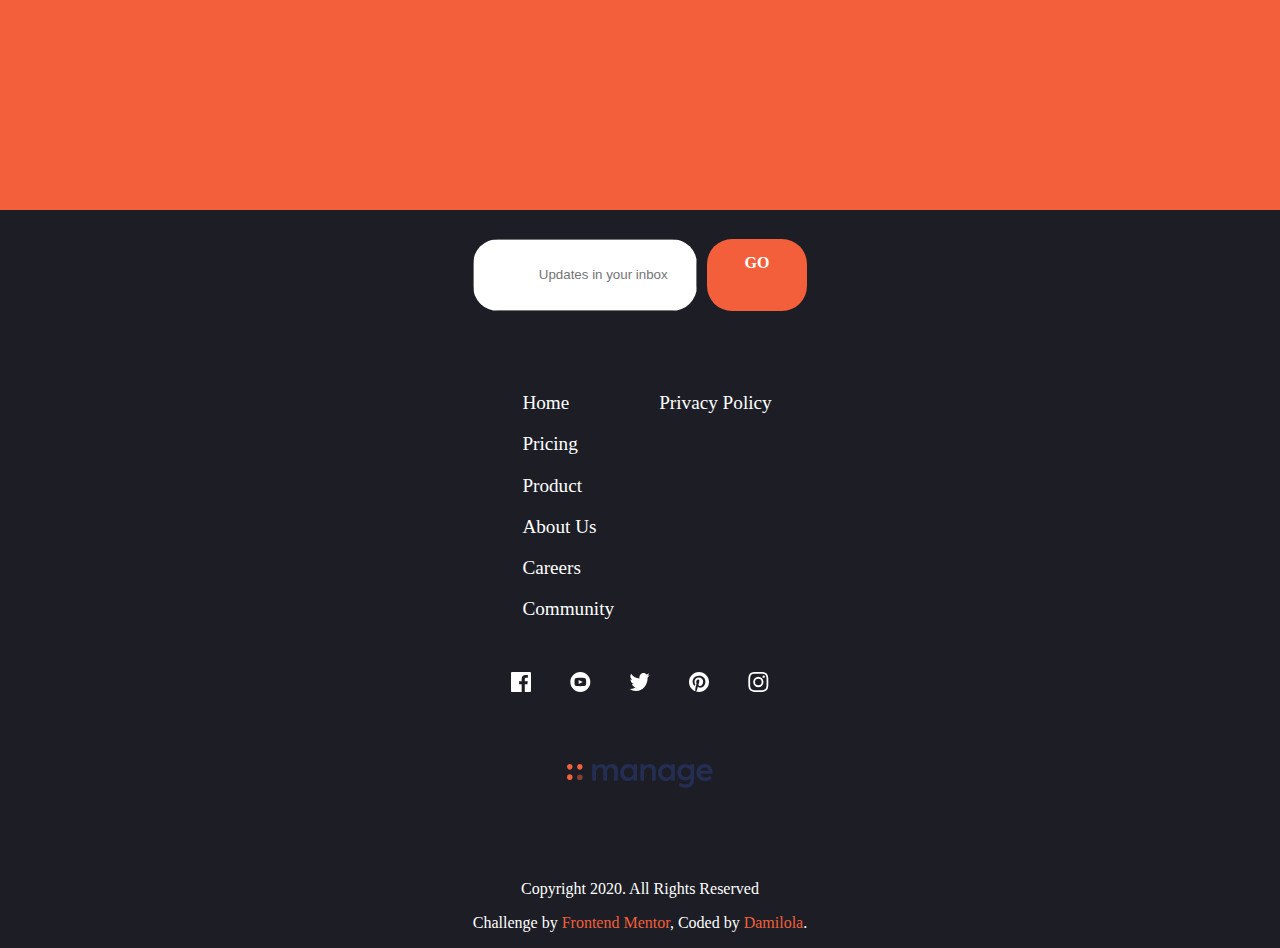
==== commit 66e8e394: "more styles" ====
--- a/index.html
+++ b/index.html
@@ -49,42 +49,91 @@
                 the complexity. Our software is tailor-made for modern digital 
                 product teams.
             </p>
-            <h3 class="shalaye">
-                <span>01</span>
-                Track company-wide progress
-            </h3>
-            <p class="letter">
-                See how your day-to-day tasks fit into the wider vision. Go from 
-                tracking progress at the milestone level all the way done to the 
-                smallest of details. Never lose sight of the bigger picture again.
-            </p>
-            <h3 class="shalaye">
-                <span>02</span>
-                Advanced built-in reports
-            </h3>
-            <p class="letter">
-                See how your day-to-day tasks fit into the wider vision. Go from 
-                tracking progress at the milestone level all the way done to the 
-                smallest of details. Never lose sight of the bigger picture again.
-            </p>
-            <h3 class="shalaye">
-                <span>03</span>
-                Everything you need in one place
-            </h3>
-            <p class="letter">
-                See how your day-to-day tasks fit into the wider vision. Go from 
-                tracking progress at the milestone level all the way done to the 
-                smallest of details. Never lose sight of the bigger picture again.
-            </p>
+            <section class="function">
+                    <div class="shalaye">
+                        <span>01</span>
+                        <h3>
+                            Track company-wide progress
+                        </h3>                        
+                    </div>
+                <p class="letter">
+                    See how your day-to-day tasks fit into the wider vision. Go from 
+                    tracking progress at the milestone level all the way done to the 
+                    smallest of details. Never lose sight of the bigger picture again.
+                </p>
+            </section>
+            <section class="function">
+                <div class="shalaye">
+                    <span>02</span>
+                    <h3>
+                        Advanced built-in reports
+                    </h3>                    
+                </div>
+                <p class="letter">
+                    See how your day-to-day tasks fit into the wider vision. Go from 
+                    tracking progress at the milestone level all the way done to the 
+                    smallest of details. Never lose sight of the bigger picture again.
+                </p>
+            </section>
+            <section class="function">
+                <div class="shalaye">
+                    <span>03</span>
+                    <h3>
+                        Everything you need in one place
+                    </h3>                
+                </div>
+                <p class="letter">
+                    See how your day-to-day tasks fit into the wider vision. Go from 
+                    tracking progress at the milestone level all the way done to the 
+                    smallest of details. Never lose sight of the bigger picture again.
+                </p>
+            </section>       
+            
+            <section id="testimonials">
+                <h2>What they've said</h2>
+                <div id="slider-container">
+                    <div class="user" id="user1">
+                        <img src="./images/avatar-anisha.png" alt="Anisha's Testimony">
+                        <p>Anisha Li</p>
+                        <p>“Manage has supercharged our team’s workflow. The ability to maintain 
+                        visibility on larger milestones at all times keeps everyone motivated.”</p>
+                    </div><!--            
+                    <div class="user" id="user2">
+                        <img src="./images/avatar-ali.png" alt="Ali's Testimony">
+                        <p>Ali Bravo</p>
+                        <p> “We have been able to cancel so many other subscriptions since using 
+                        Manage. There is no more cross-channel confusion and everyone is much 
+                        more focused.”</p>
+                    </div>                
+                    <div class="user" id="user3">
+                        <img src="./images/avatar-richard.png" alt="Richard's Testimony">
+                        <p>Richard Watts</p>
+                        <p>“Manage allows us to provide structure and process. It keeps us organized 
+                        and focused. I can’t stop recommending them to everyone I talk to!”</p>
+                    </div>
+                    <div class="user" id="user4">
+                        <img src="./images/avatar-shanai.png" alt="Shanai's Testimony">
+                        <p>Shanai Gough</p>
+                        <p> “Their software allows us to track, manage and collaborate on our projects 
+                        from anywhere. It keeps the whole team in-sync without being intrusive.”</p>
+                    </div>-->
+                </div>
+                <div id="slider">
+                    <span class="active-slide"><a href="#user1"></a></span>
+                    <span><a href="#user1"></a></span>
+                    <span><a href="#user1"></a></span>
+                    <span><a href="#user1"></a></span>
+                </div>
+            </section>
+            <p class="button">Get Started</p>            
+        </div>
+        <div id="pre-footer">
+            <img src="./images/bg-tablet-pattern.svg" alt="stylistic art">
+            <h1>
+                Simplify how your team works today.
+            </h1>
             <p class="button">Get Started</p>
-            <div id="pre-footer">
-                <h1>
-                    Simplify how your team works today.
-                </h1>
-                <p class="button">Get Started</p>
-            </div>
-        </div>        
-      
+        </div>
     </main>
     <footer>
         <div class="container">
@@ -92,7 +141,7 @@
                 <div>
                     <input type="text" name="search" id="input" placeholder="Updates in your inbox">    
                 </div>                
-                <div>Go</div>
+                <div>GO</div>
             </div>
             <nav>
                 <ul class="">
@@ -117,7 +166,7 @@
             </div>       
             <p>Copyright 2020. All Rights Reserved</p>
             <div class="attribution">
-                Challenge by <a href="https://www.frontendmentor.io?ref=challenge" target="_blank">Frontend Mentor</a>. 
+                Challenge by <a href="https://www.frontendmentor.io?ref=challenge" target="_blank">Frontend Mentor</a>,  
                 Coded by <a href="https://github.com/odamilola36">Damilola</a>.
             </div>
         </div>        
--- a/style.css
+++ b/style.css
@@ -3,6 +3,9 @@
 }
 img{
     max-width: 100%;
+}
+li{
+    list-style-type: none;
 }
 .mobile-menu, #close{
     display:none;
@@ -57,11 +60,11 @@
     width: 100vw;
 }
 .button{
-    padding: 7% 10%;
+    padding: 5% 10%;
     background: hsl(12, 88%, 59%);
     text-align: center;
     line-height: 180%;
-    border-radius: 2em;
+    border-radius: 50px;
     width: 55%;
     margin: 12% auto;
     z-index: 3;
@@ -70,7 +73,7 @@
     color:white;
     box-shadow:0 10px 6px hsl(13, 100%, 96%);
 }
-main h2{
+main h2:first-of-type{
     color: hsl(228, 39%, 23%);
     text-align: center;
     font-size: 1.5em;
@@ -79,30 +82,121 @@
 }
 .letter{
     text-align: left;
+    padding-top: 0.8em;
+}.function{
+    padding: 1em 0;
 }
 .shalaye{
     width: 100%;
-    font-size: 1.0em;
-    padding: 0.8em;
     background: hsl(13, 100%, 96%);
-    border-top-left-radius: 20%;
-    border-bottom-left-radius: 20%;
-    opacity: 50%;
     color:hsl(228, 39%, 23%);
-    text-align: start;
-    display: flex;
-    box-sizing: border-box;
+    display: flex;
+    flex-direction: row;
+    justify-content: space-evenly;
+    font-weight: bold;
+    align-content: flex-start;
+    border-top-left-radius:  3em;
+    border-bottom-left-radius:  3em;
 }
 .shalaye span{
     color: white;
     background-color: hsl(12, 88%, 59%);
-    opacity: 100;
-    padding: 0.81em;
-    margin-left: -5%;
-    width: 8%;
+    display: flex;
+    align-items: center;
+    justify-content: center;
+    border-radius: 3em;
+    width: 20%;
+    margin-left: -2vw;
+}
+.shalaye h3{
+    width: 78%;
+    font-size: .91em;
+    /* border: 1px solid turquoise; */
+}
+#testimonials{
+    display: flex;
+    flex-direction: column;
+}
+#slider-container{
+    display: flex;
+    flex-direction: row;
+}
+.user{
+    width: 100%;
+    background:hsl(0, 0%, 98%);
+    display: grid;
+    padding: 1.5em;
+    margin-top: 6em;
+    /* border: 1px solid red; */
+    place-content: center;
+}
+.user p:first-of-type{
+    color:hsl(228, 39%, 23%);
+    margin-top: -2em;
+    text-align: center;
+    font-weight: bold;
+}
+.user :nth-of-type(2){
+    padding: 1em;
+    text-align: center;
+    margin: auto;
+    color: hsl(227, 12%, 61%);
+}
+.user img{
+    position: relative;
+    top: -50%;
+    left: 28%;
+}
+#slider{
+    width: 25%;
+    margin: 1em auto;
+    display: flex;
+    flex-direction: row;
+    justify-content: space-between;
+}
+#slider span{
+    padding: 0.3em;
+    border-radius: 50%;
+    border: 1px solid hsl(12, 88%, 59%);
+}
+.active-slide{
+    background: hsl(12, 88%, 59%);
+}
+#pre-footer{
+    width: 100%;
+    background-color: hsl(12, 88%, 59%);
+    position: relative;
+    height: 70vh;
+}
+#pre-footer img{
+    position: absolute;
+    left: -75vw;
+    top:10vh;
+    filter: opacity(10%);
+    height: 90%;
+}
+#pre-footer h1{
+    color: white;
+    text-align: center;
+    width: 80%;
+    margin: auto;
+    padding-top: 1.8em;
+    z-index: 3;
+    margin-bottom: 1em;
+    font-size: 2.4em;
+    line-height: 1em;
+}
+#pre-footer .button{
+    color: hsl(12, 88%, 59%);
+    background: white;
+    width: 40%;
+    font-weight: bold;
+    margin: auto;
+    box-shadow:0 0 0 0;
+    text-align: center;
 }
 footer .container{
-    padding-top: 1em;
+    padding-top: 1.8em;
     padding-bottom: 1em; 
 }
 footer .container div:first-of-type{
@@ -130,6 +224,19 @@
     border-radius: 25px;
     text-align: center;
     line-height: 3em;
+    font-weight: bold;
+}
+footer nav ul{
+    display: flex;
+    flex-direction: column;
+    color: white;
+    height: 30vh;
+    margin-top: 8vh;
+    font-size: 1.2em;
+    flex-wrap: wrap;
+}
+ul li{
+    margin: .5em;
 }
 #socials{
     width: 100%;
@@ -155,7 +262,6 @@
     color:hsl(12, 88%, 59%);
 }
 footer{
-    margin-top: 1em;
     display: flex;
     flex-direction: column;
     background:hsl(233, 12%, 13%);
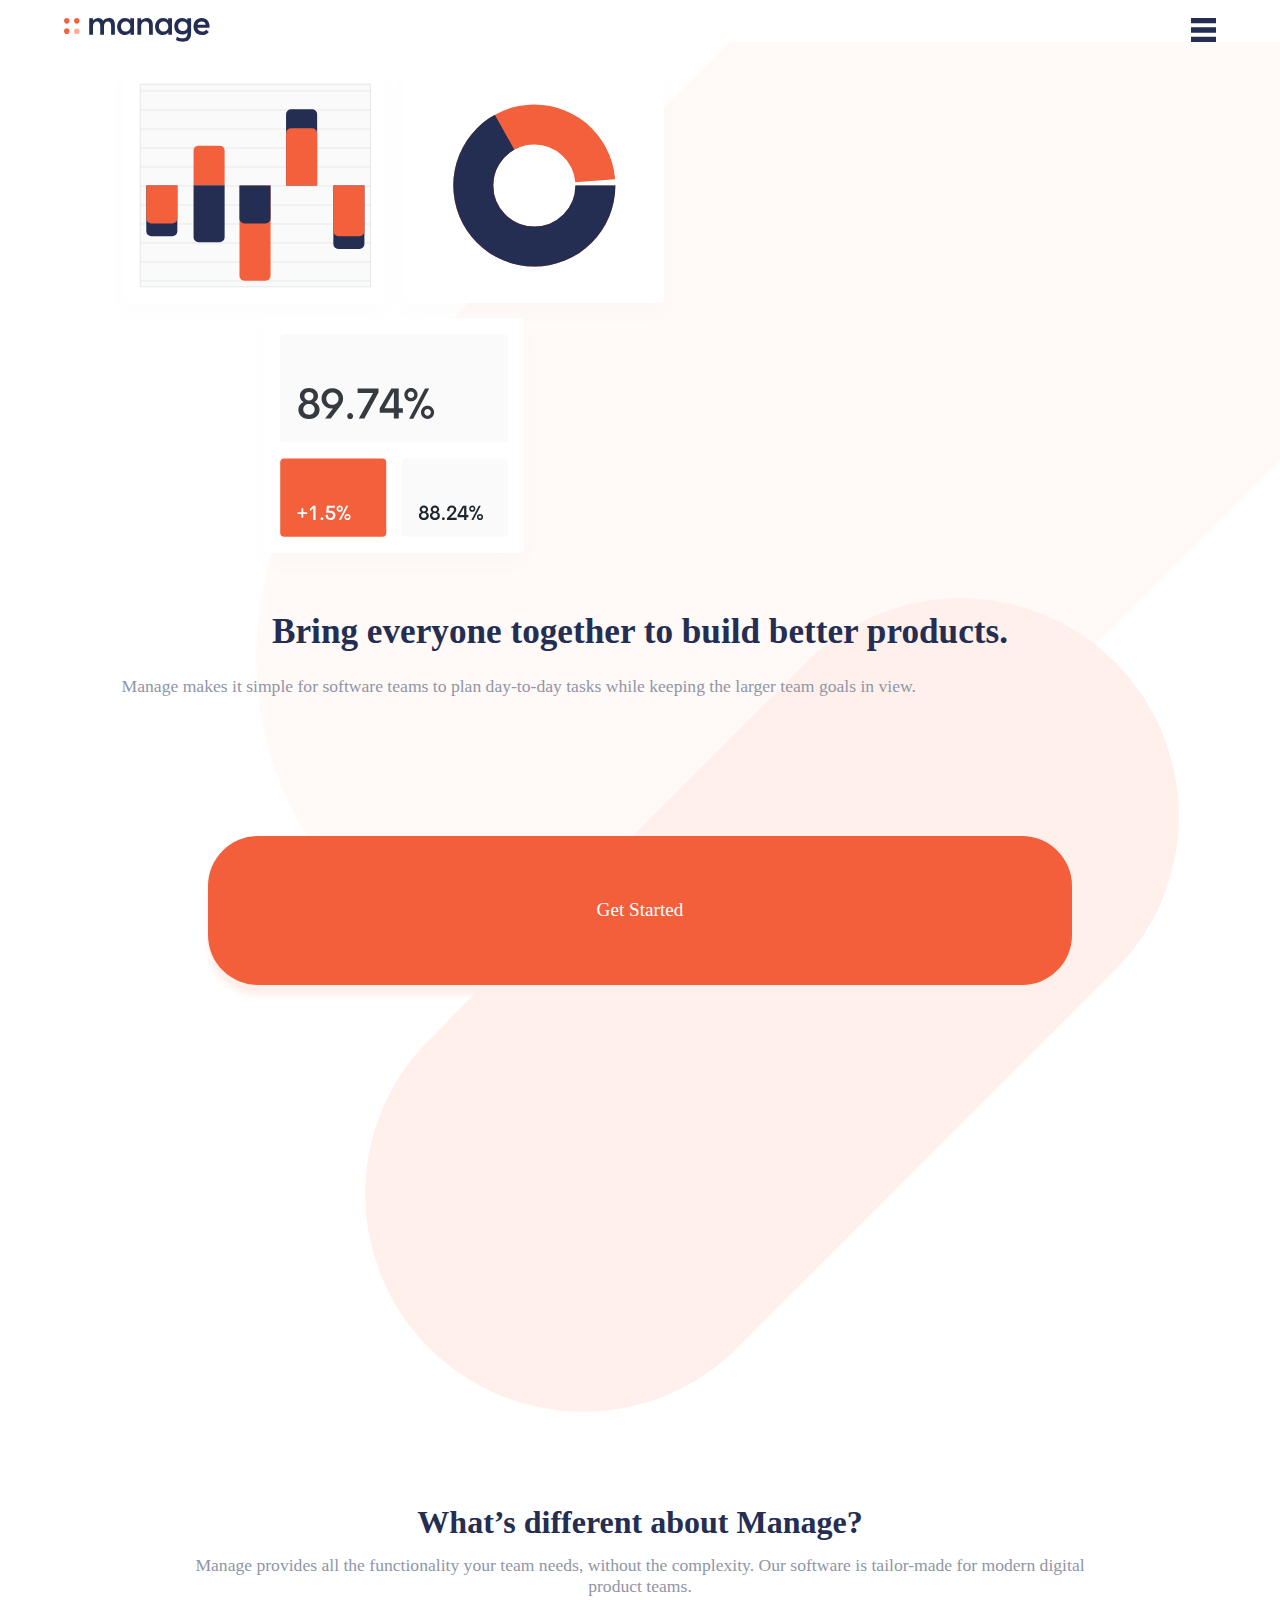
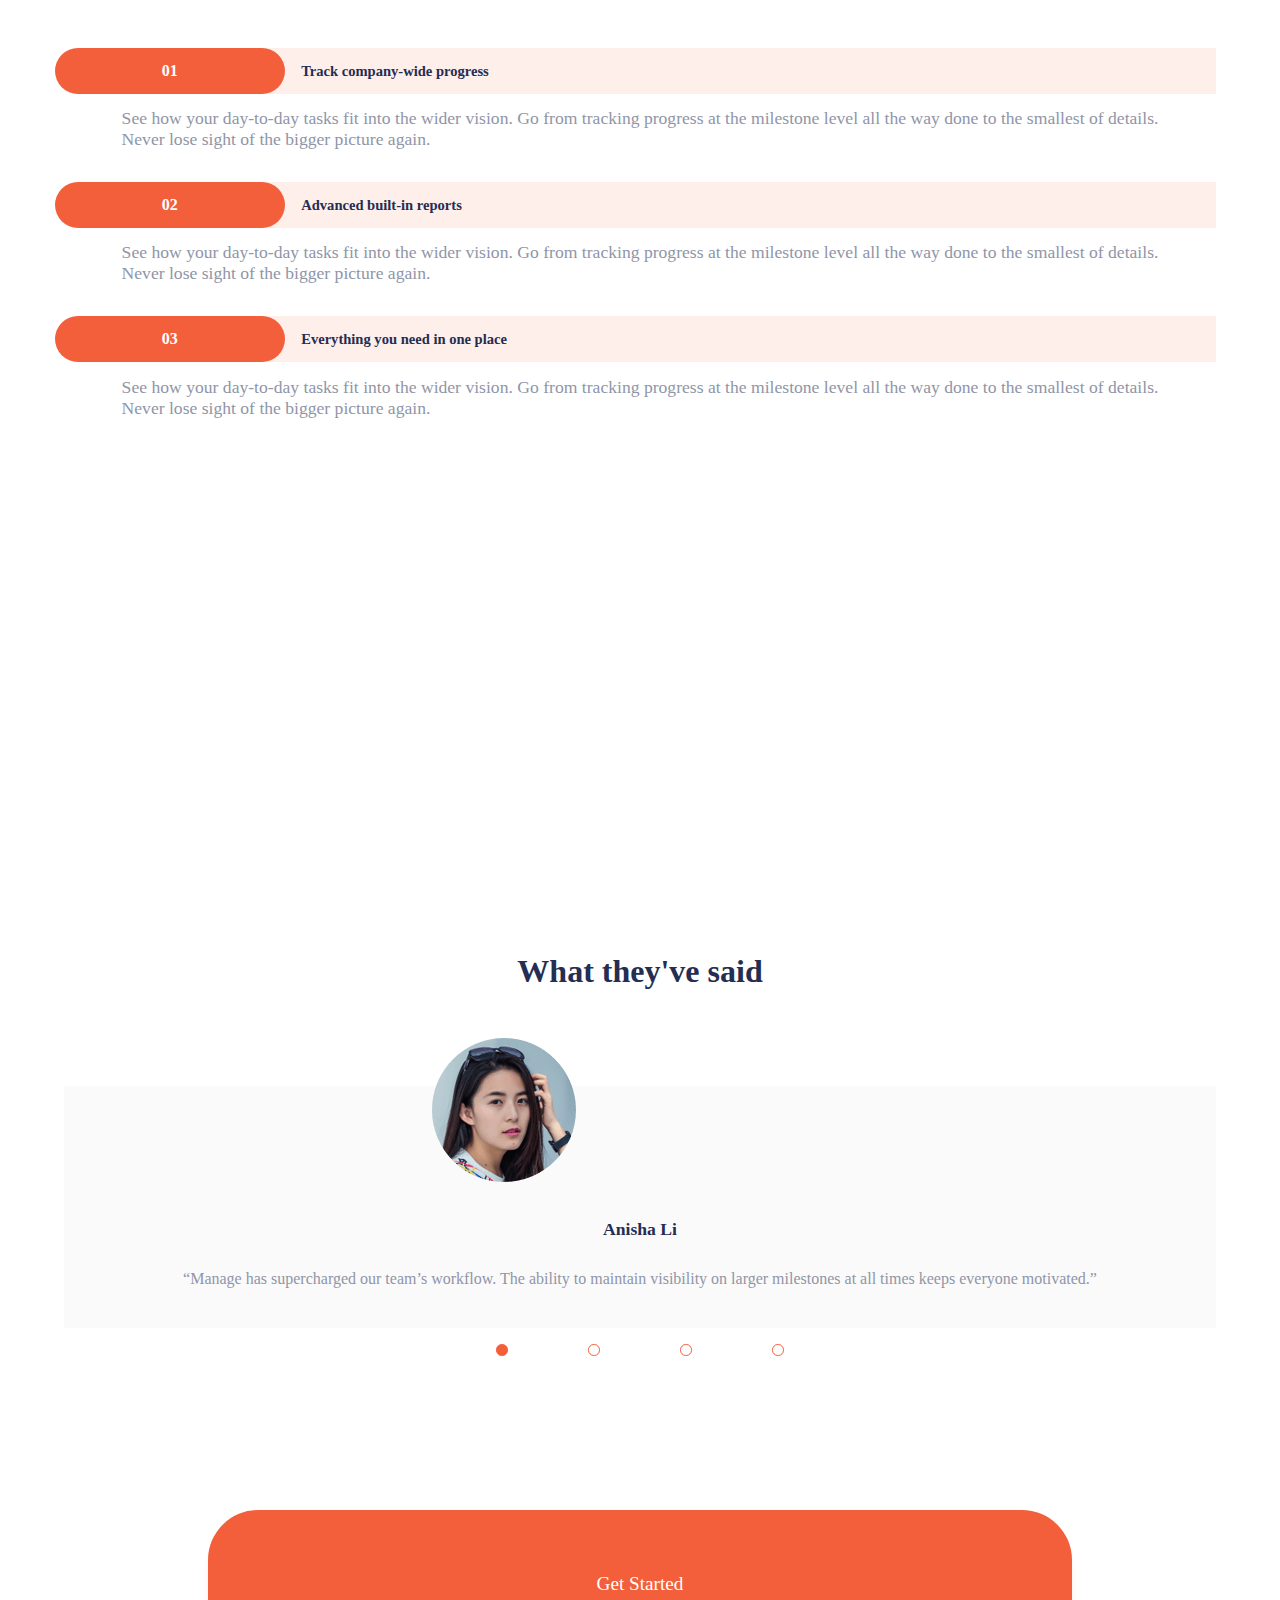
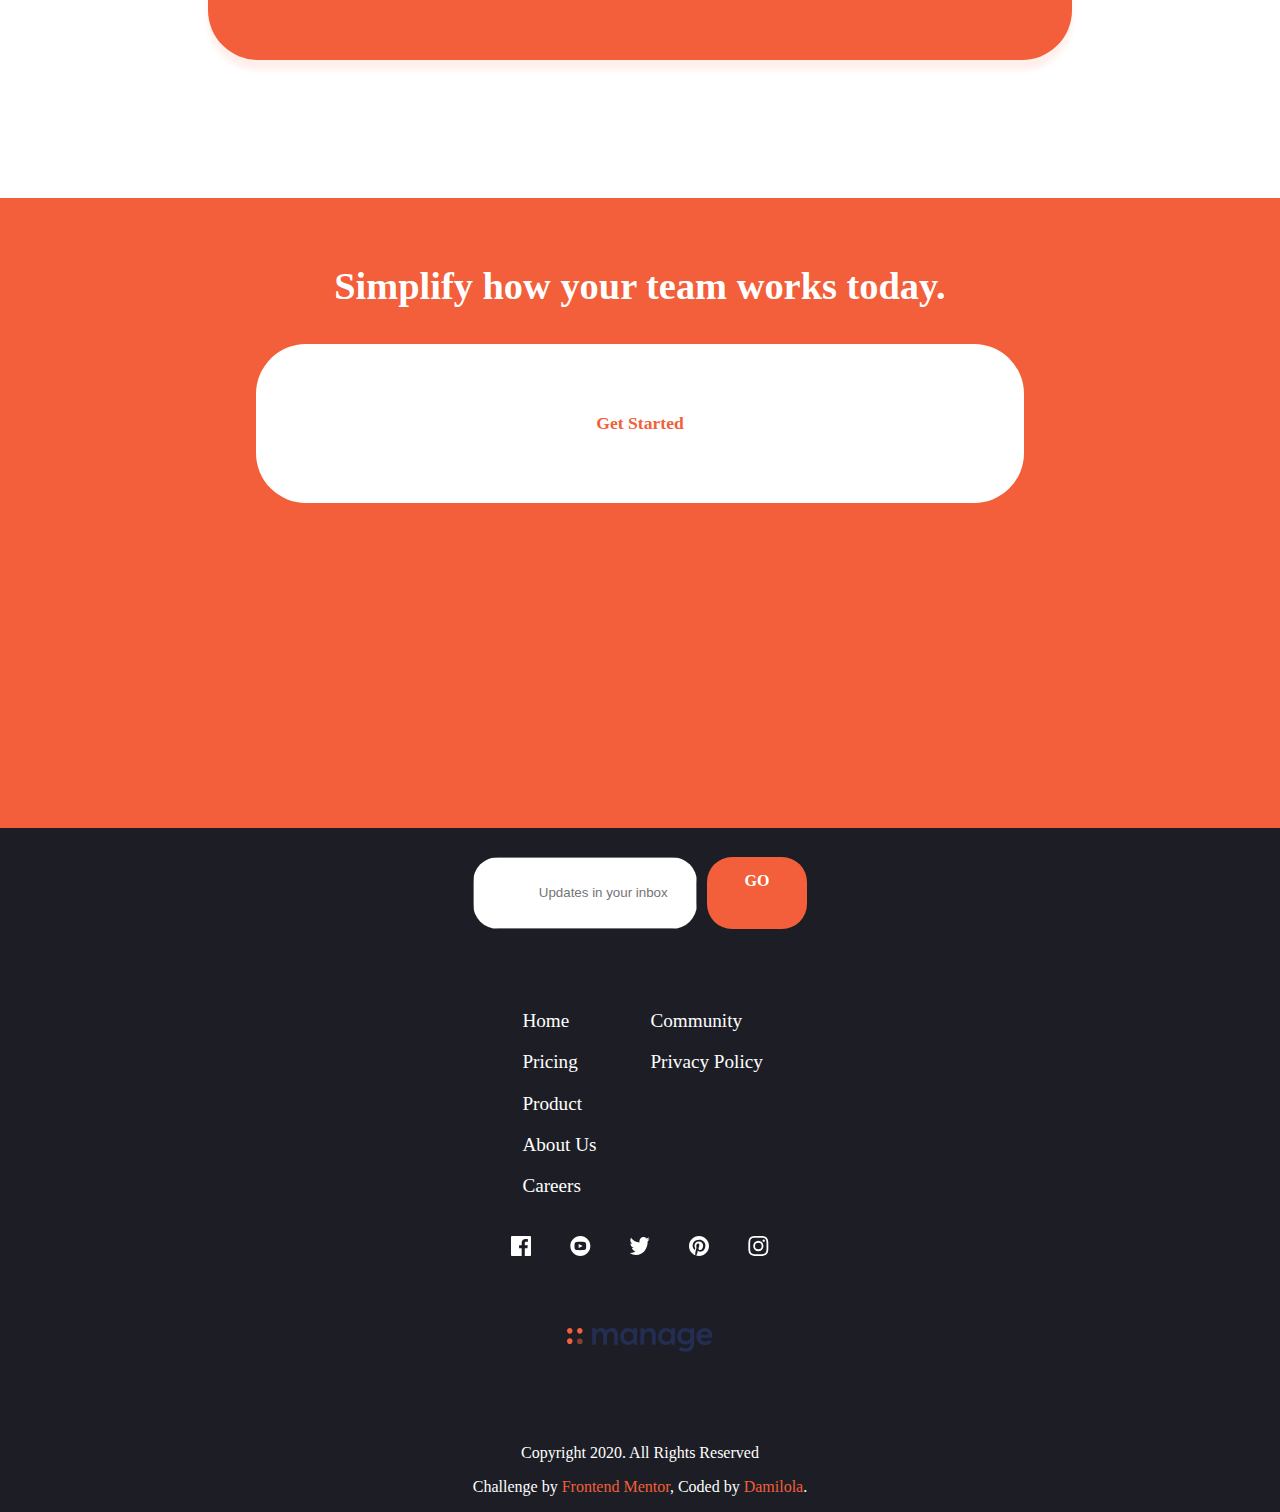
==== commit eca5036f: "style done" ====
--- a/index.html
+++ b/index.html
@@ -12,7 +12,7 @@
         <div class="container">
              <div>            
                 <img src="./images/logo.svg" alt="Logo">
-                <img src="./images/icon-hamburger.svg" class="mobile  " id="ham" alt="menu">
+                <img src="./images/icon-hamburger.svg" onclick="alert(5)" class="mobile  " id="ham" alt="menu">
                 <img src="./images/icon-close.svg" class="mobile  mobile-close-btn" id="close" alt="exit button">
             </div>            
             <nav>
@@ -43,8 +43,8 @@
             <figure>
                 <img src="./images/bg-tablet-pattern.svg" alt="background-image">
             </figure>
-            <h1>What’s different about Manage?</h1>
-            <p class="letter">
+            <h2>What’s different about Manage?</h2>
+            <p class="letter" id="more">
                 Manage provides all the functionality your team needs, without 
                 the complexity. Our software is tailor-made for modern digital 
                 product teams.
--- a/style.css
+++ b/style.css
@@ -1,5 +1,8 @@
 body{
     margin: 0;  
+}
+*{
+    font-size: calc(16px + (20 - 16)*((100vw - 375px)/(768 -375)));
 }
 img{
     max-width: 100%;
@@ -30,18 +33,18 @@
     margin: 0;
     top: -3%;
     z-index: -1;
-    /* border: 1px solid darkorange; */
 }
 main figure:first-of-type img{
     position: absolute;
     right: -15%;
     top: -45%;
     filter: opacity(0.4);
+    width: 100vw;
 } 
 main h1{
     text-align: center;
-    font-size: 2.4em;
-    line-height: 6vh;
+    font-size: 2.2em;
+    line-height: 1.2em;
     color: hsl(228, 39%, 23%);
 }
 main p:first-of-type, .letter{
@@ -53,11 +56,10 @@
 }
 main figure:nth-of-type(3){
     position: absolute;
-    height: 50vh;
-    top: 22%;
-    right: -65%;
     z-index: -5;
     width: 100vw;
+    top: 60vh;
+    right: -45vh;
 }
 .button{
     padding: 5% 10%;
@@ -73,12 +75,20 @@
     color:white;
     box-shadow:0 10px 6px hsl(13, 100%, 96%);
 }
+#more{
+    width: 80%;
+    display: flex;
+    justify-content: center;
+    text-align: center;
+    margin-bottom: 2em;
+}
 main h2:first-of-type{
     color: hsl(228, 39%, 23%);
     text-align: center;
-    font-size: 1.5em;
+    font-size: 2.0em;
     font-weight: 800;
-    margin: 25% auto 0 auto;
+    margin: 45% auto 0 auto;
+    
 }
 .letter{
     text-align: left;
@@ -230,7 +240,7 @@
     display: flex;
     flex-direction: column;
     color: white;
-    height: 30vh;
+    height: 24vh;
     margin-top: 8vh;
     font-size: 1.2em;
     flex-wrap: wrap;
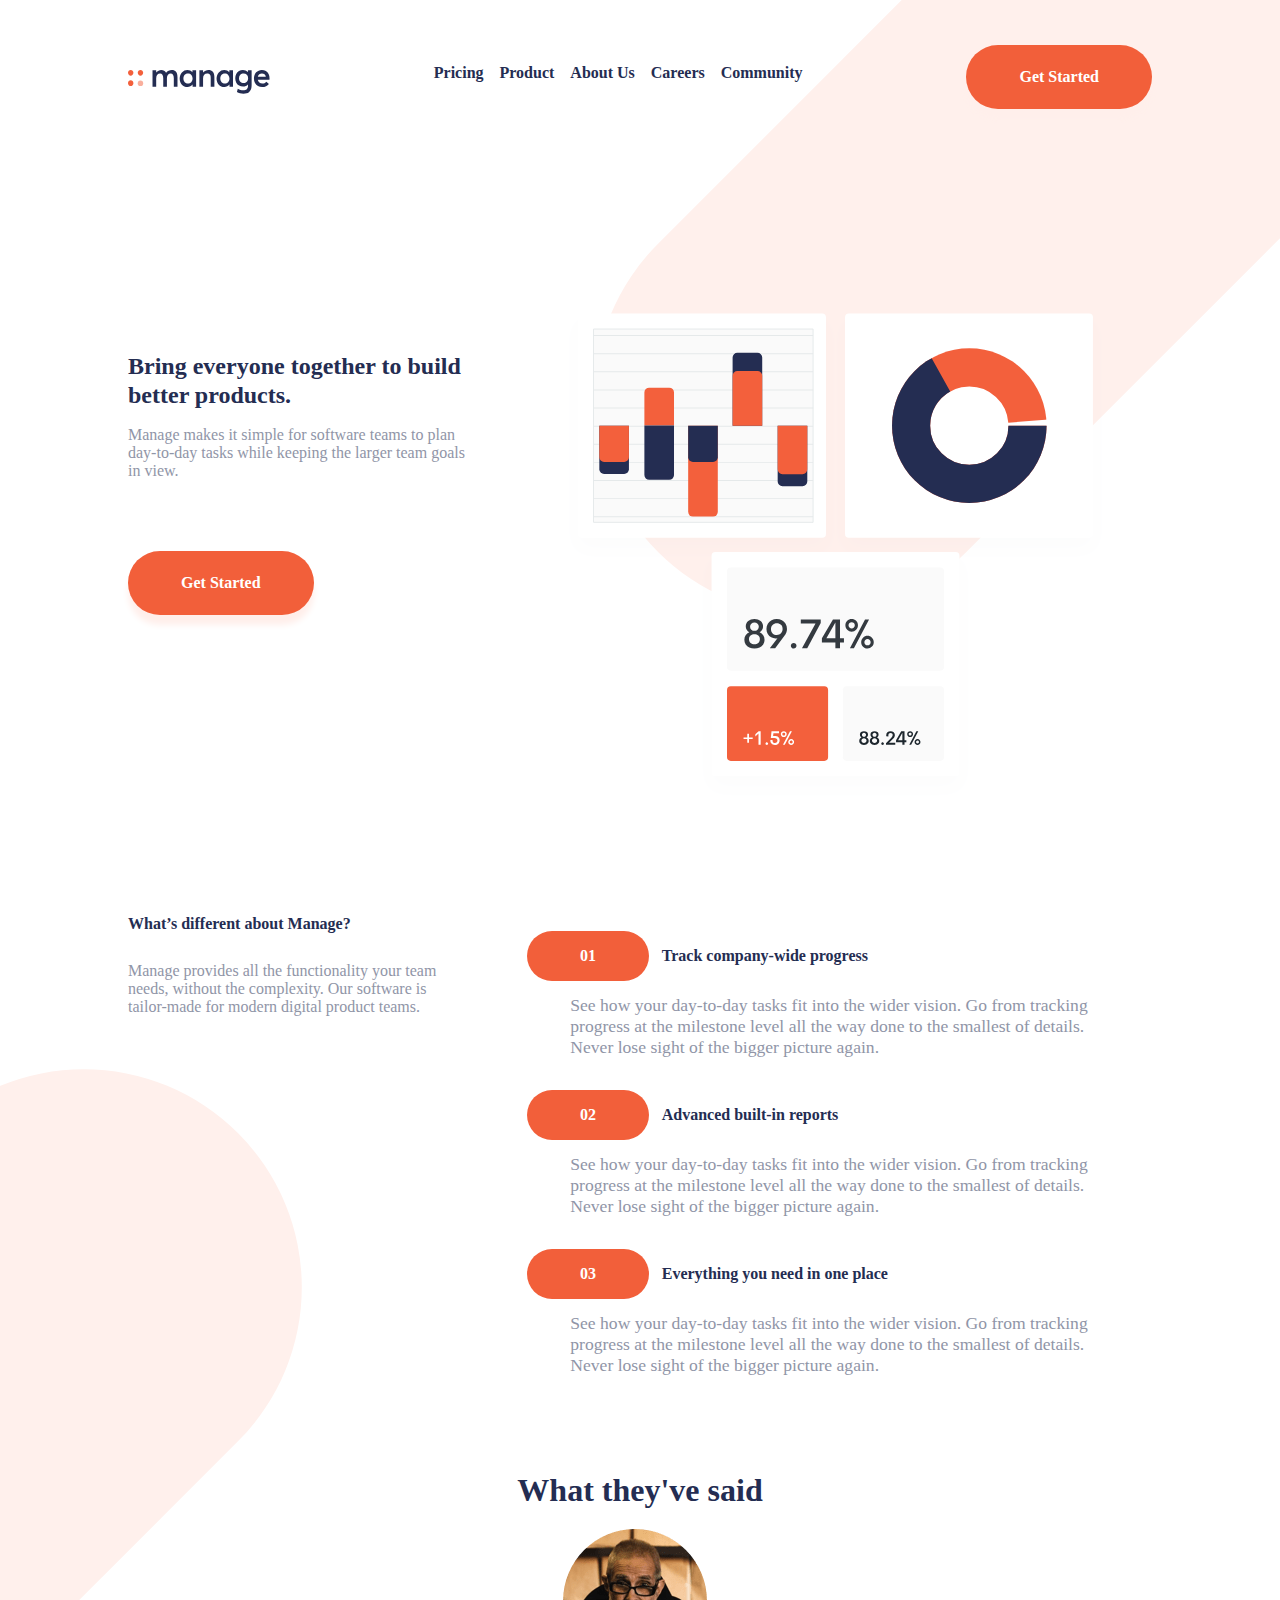
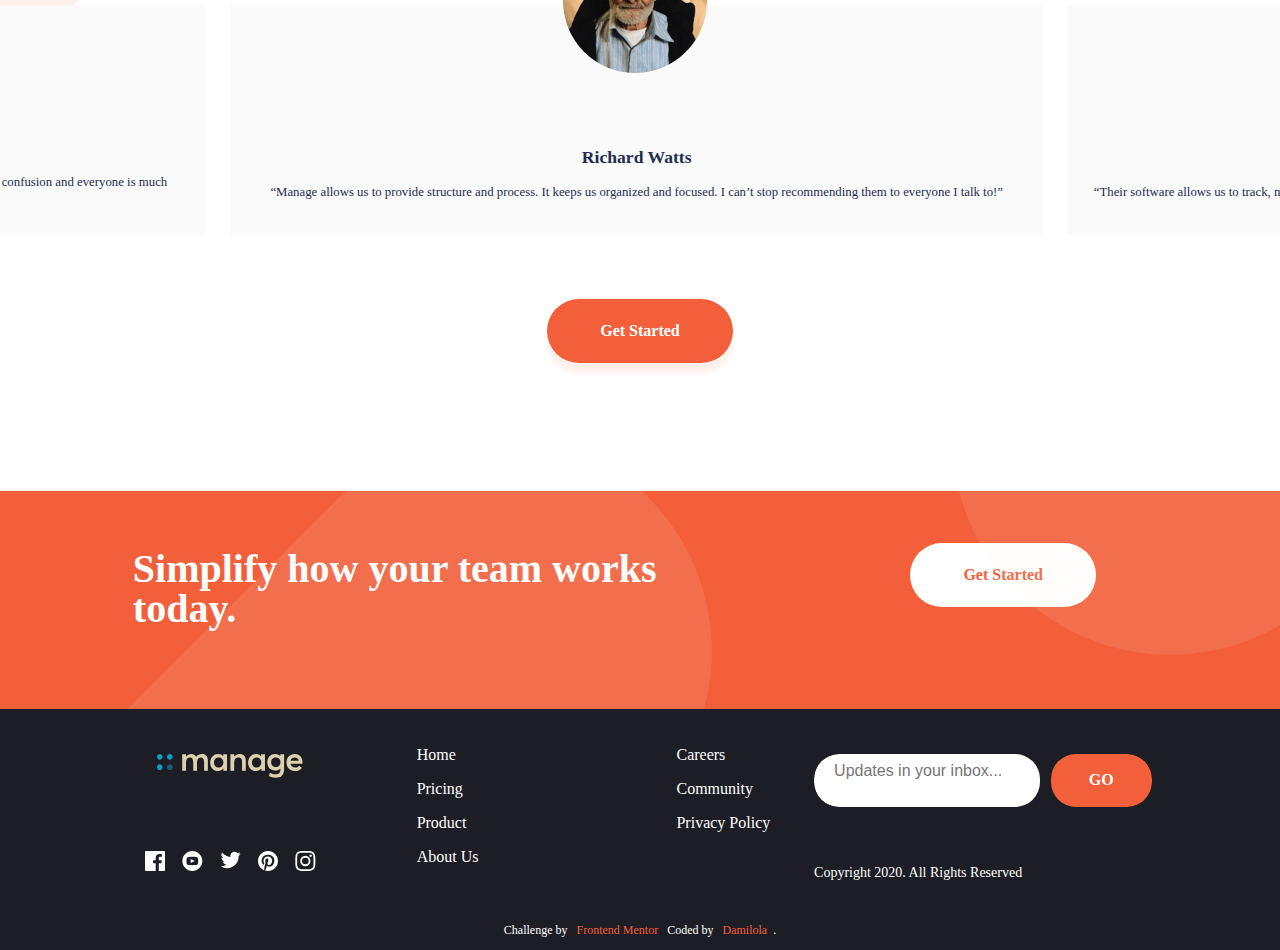
==== commit f6ea8727: "pushing initial solution" ====
--- a/index.html
+++ b/index.html
@@ -8,140 +8,172 @@
     <link rel="stylesheet" href="./style.css">
 </head>
 <body>
-    <header>
+    <div id="header-bg-wrapper">
+    <header>        
+            <figure class="bg-drop hide">
+                <img src="./images/bg-tablet-pattern.svg" alt="stylistic art">
+            </figure>
         <div class="container">
-             <div>            
-                <img src="./images/logo.svg" alt="Logo">
-                <img src="./images/icon-hamburger.svg" onclick="alert(5)" class="mobile  " id="ham" alt="menu">
-                <img src="./images/icon-close.svg" class="mobile  mobile-close-btn" id="close" alt="exit button">
-            </div>            
-            <nav>
-                <ul class="mobile-menu">
-                    <li>Pricing</li>
-                    <li>Product</li>
-                    <li>About Us</li>
-                    <li>Careers</li>
-                    <li>Community</li>
-                </ul>
-            </nav>
+            <div id="nav-wrapper">
+                <div id="mo-nav">            
+                    <img id="logo"
+                        src="./images/logo.svg" 
+                        alt="Logo"
+                    >
+                    <img 
+                        src="./images/icon-hamburger.svg" 
+                        class="navs mobile-navs" id="ham" alt="menu"
+                    >
+                    <img 
+                        src="./images/icon-close.svg" 
+                        class="mobile navs  mobile-menu" id="close" 
+                        alt="exit button"
+                    >
+                </div>          
+                <nav class="mobile-menu desktop">
+                    <ul>
+                        <li>Pricing</li>
+                        <li>Product</li>
+                        <li>About Us</li>
+                        <li>Careers</li>
+                        <li>Community</li>
+                    </ul>
+                </nav>
+                <div id="button-wrapper">
+                    <p class="button">Get Started</p>
+                </div>
+            </div>             
         </div>               
     </header>
     <main>
         <div class="container">
-            <figure>
-                <img src="./images/bg-tablet-pattern.svg" alt="background-image">
-            </figure>
-            <figure>
-                <img src="./images/illustration-intro.svg" alt="manage illustration-intro">
-            </figure>
-            <h1>Bring everyone together to build better products.</h1>
-            <p> 
-                Manage makes it simple for software teams to plan day-to-day 
-                tasks while keeping the larger team goals in view.
-            </p>
-            <p class="button">Get Started</p>
-            <figure>
-                <img src="./images/bg-tablet-pattern.svg" alt="background-image">
-            </figure>
-            <h2>What’s different about Manage?</h2>
-            <p class="letter" id="more">
-                Manage provides all the functionality your team needs, without 
-                the complexity. Our software is tailor-made for modern digital 
-                product teams.
-            </p>
-            <section class="function">
-                    <div class="shalaye">
-                        <span>01</span>
-                        <h3>
-                            Track company-wide progress
-                        </h3>                        
+            <div id="mid-belt">
+                <figure>
+                    <img src="./images/illustration-intro.svg" alt="manage illustration-intro">
+                </figure>
+                <div>
+                    <h1>Bring everyone together to build better products.</h1>
+                    <p> 
+                        Manage makes it simple for software teams to plan day-to-day 
+                        tasks while keeping the larger team goals in view.
+                    </p>
+                    <div id="button-wrapper">
+                            <p class="button">Get Started</p>
                     </div>
-                <p class="letter">
-                    See how your day-to-day tasks fit into the wider vision. Go from 
-                    tracking progress at the milestone level all the way done to the 
-                    smallest of details. Never lose sight of the bigger picture again.
-                </p>
-            </section>
-            <section class="function">
-                <div class="shalaye">
-                    <span>02</span>
-                    <h3>
-                        Advanced built-in reports
-                    </h3>                    
-                </div>
-                <p class="letter">
-                    See how your day-to-day tasks fit into the wider vision. Go from 
-                    tracking progress at the milestone level all the way done to the 
-                    smallest of details. Never lose sight of the bigger picture again.
-                </p>
-            </section>
-            <section class="function">
-                <div class="shalaye">
-                    <span>03</span>
-                    <h3>
-                        Everything you need in one place
-                    </h3>                
-                </div>
-                <p class="letter">
-                    See how your day-to-day tasks fit into the wider vision. Go from 
-                    tracking progress at the milestone level all the way done to the 
-                    smallest of details. Never lose sight of the bigger picture again.
-                </p>
-            </section>       
-            
-            <section id="testimonials">
+                </div>
+            </div>
+            <div id="semantic">
+                <div>
+                    <h2>What’s different about Manage?</h2>
+                    <p class="letter" id="more">
+                        Manage provides all the functionality your team needs, without 
+                        the complexity. Our software is tailor-made for modern digital 
+                        product teams.
+                    </p>
+                </div>
+                <div>
+                    <section class="function">
+                            <div class="shalaye">
+                                <span>01</span>
+                                <h3>
+                                    Track company-wide progress
+                                </h3>                        
+                            </div>
+                        <p class="letter">
+                            See how your day-to-day tasks fit into the wider vision. Go from 
+                            tracking progress at the milestone level all the way done to the 
+                            smallest of details. Never lose sight of the bigger picture again.
+                        </p>
+                    </section>
+                    <section class="function">
+                        <div class="shalaye">
+                            <span>02</span>
+                            <h3>
+                                Advanced built-in reports
+                            </h3>                    
+                        </div>
+                        <p class="letter">
+                            See how your day-to-day tasks fit into the wider vision. Go from 
+                            tracking progress at the milestone level all the way done to the 
+                            smallest of details. Never lose sight of the bigger picture again.
+                        </p>
+                    </section>
+                    <section class="function">
+                        <div class="shalaye">
+                            <span>03</span>
+                            <h3>
+                                Everything you need in one place
+                            </h3>                
+                        </div>
+                        <p class="letter">
+                            See how your day-to-day tasks fit into the wider vision. Go from 
+                            tracking progress at the milestone level all the way done to the 
+                            smallest of details. Never lose sight of the bigger picture again.
+                        </p>
+                    </section>
+                </div>                 
+            </div>
+        </div>
+        <section id="testimonials">
                 <h2>What they've said</h2>
                 <div id="slider-container">
-                    <div class="user" id="user1">
-                        <img src="./images/avatar-anisha.png" alt="Anisha's Testimony">
-                        <p>Anisha Li</p>
-                        <p>“Manage has supercharged our team’s workflow. The ability to maintain 
-                        visibility on larger milestones at all times keeps everyone motivated.”</p>
-                    </div><!--            
-                    <div class="user" id="user2">
-                        <img src="./images/avatar-ali.png" alt="Ali's Testimony">
-                        <p>Ali Bravo</p>
-                        <p> “We have been able to cancel so many other subscriptions since using 
-                        Manage. There is no more cross-channel confusion and everyone is much 
-                        more focused.”</p>
-                    </div>                
-                    <div class="user" id="user3">
-                        <img src="./images/avatar-richard.png" alt="Richard's Testimony">
-                        <p>Richard Watts</p>
-                        <p>“Manage allows us to provide structure and process. It keeps us organized 
-                        and focused. I can’t stop recommending them to everyone I talk to!”</p>
+                    <div id="user-wrapper">
+                        <div class="user" id="user1">
+                            <img src="./images/avatar-anisha.png" alt="Anisha's Testimony">
+                            <p>Anisha Li</p>
+                            <p>“Manage has supercharged our team’s workflow. The ability to maintain 
+                            visibility on larger milestones at all times keeps everyone motivated.”</p>
+                        </div>           
+                        <div class="user" id="user2">
+                            <img src="./images/avatar-ali.png" alt="Ali's Testimony">
+                            <p>Ali Bravo</p>
+                            <p> “We have been able to cancel so many other subscriptions since using 
+                            Manage. There is no more cross-channel confusion and everyone is much 
+                            more focused.”</p>
+                        </div>                
+                        <div class="user" id="user3">
+                            <img src="./images/avatar-richard.png" alt="Richard's Testimony">
+                            <p>Richard Watts</p>
+                            <p>“Manage allows us to provide structure and process. It keeps us organized 
+                            and focused. I can’t stop recommending them to everyone I talk to!”</p>
+                        </div>
+                        <div class="user" id="user4">
+                            <img src="./images/avatar-shanai.png" alt="Shanai's Testimony">
+                            <p>Shanai Gough</p>
+                            <p> “Their software allows us to track, manage and collaborate on our projects 
+                            from anywhere. It keeps the whole team in-sync without being intrusive.”</p>
+                        </div>
                     </div>
-                    <div class="user" id="user4">
-                        <img src="./images/avatar-shanai.png" alt="Shanai's Testimony">
-                        <p>Shanai Gough</p>
-                        <p> “Their software allows us to track, manage and collaborate on our projects 
-                        from anywhere. It keeps the whole team in-sync without being intrusive.”</p>
-                    </div>-->
-                </div>
-                <div id="slider">
-                    <span class="active-slide"><a href="#user1"></a></span>
-                    <span><a href="#user1"></a></span>
-                    <span><a href="#user1"></a></span>
-                    <span><a href="#user1"></a></span>
                 </div>
             </section>
             <p class="button">Get Started</p>            
-        </div>
         <div id="pre-footer">
             <img src="./images/bg-tablet-pattern.svg" alt="stylistic art">
-            <h1>
-                Simplify how your team works today.
-            </h1>
-            <p class="button">Get Started</p>
+            <div class="container">
+                <h1>
+                    Simplify how your team works today.
+                </h1>
+                <p class="button">Get Started</p>
+            </div>            
         </div>
+        <figure class="bg-drop hide">
+                <img src="./images/bg-tablet-pattern.svg" alt="stylistic art">
+        </figure>
     </main>
     <footer>
         <div class="container">
-            <div>
-                <div>
-                    <input type="text" name="search" id="input" placeholder="Updates in your inbox">    
-                </div>                
-                <div>GO</div>
+            <div id="top">
+                <div id="search-wrapper">
+                    <div>
+                        <input type="text" name="search" 
+                            id="input" 
+                            placeholder="Updates in your inbox..."
+                        >    
+                    </div>                
+                    <div>GO</div>
+                </div>          
+                <p id="email"></p>                                          
+                <p class="desktop-hide">Copyright 2020. All Rights Reserved</p>
             </div>
             <nav>
                 <ul class="">
@@ -154,22 +186,41 @@
                     <li>Privacy Policy</li>
                 </ul>
             </nav>
-            <div id="socials">
-                <img src="images/icon-facebook.svg" alt="icon-facebook">
-                <img src="images/icon-youtube.svg" alt="icon-youtube">
-                <img src="images/icon-twitter.svg" alt="icon-twitter">
-                <img src="images/icon-pinterest.svg" alt="icon-pinterest">
-                <img src="images/icon-instagram.svg" alt="icon-instagram">
-            </div>
-            <div id="footer-logo">
-                <img src="images/logo.svg" alt="logo">
-            </div>       
-            <p>Copyright 2020. All Rights Reserved</p>
-            <div class="attribution">
-                Challenge by <a href="https://www.frontendmentor.io?ref=challenge" target="_blank">Frontend Mentor</a>,  
-                Coded by <a href="https://github.com/odamilola36">Damilola</a>.
-            </div>
+            <div id="links">
+                <div id="socials">
+                        <svg xmlns="http://www.w3.org/2000/svg" 
+                            width="20" height="20"><path fill="#FFF" 
+                            d="M18.896 0H1.104C.494 0 0 .494 0 1.104v17.793C0 19.506.494 20 1.104 20h9.58v-7.745H8.076V9.237h2.606V7.01c0-2.583 1.578-3.99 3.883-3.99 1.104 0 2.052.082 2.329.119v2.7h-1.598c-1.254 0-1.496.597-1.496 1.47v1.928h2.989l-.39 3.018h-2.6V20h5.098c.608 0 1.102-.494 1.102-1.104V1.104C20 .494 19.506 0 18.896 0z"/>
+                        </svg>
+                        <svg xmlns="http://www.w3.org/2000/svg" 
+                            width="21" height="20"><path fill="#FFF" 
+                            d="M10.333 0c-5.522 0-10 4.478-10 10 0 5.523 4.478 10 10 10 5.523 0 10-4.477 10-10 0-5.522-4.477-10-10-10zm3.701 14.077c-1.752.12-5.653.12-7.402 0C4.735 13.947 4.514 13.018 4.5 10c.014-3.024.237-3.947 2.132-4.077 1.749-.12 5.651-.12 7.402 0 1.898.13 2.118 1.059 2.133 4.077-.015 3.024-.238 3.947-2.133 4.077zM8.667 8.048l4.097 1.949-4.097 1.955V8.048z"/>
+                        </svg>
+                        <svg xmlns="http://www.w3.org/2000/svg" 
+                            width="21" height="18"><path fill="#FFF" 
+                            d="M20.667 2.797a8.192 8.192 0 01-2.357.646 4.11 4.11 0 001.804-2.27 8.22 8.22 0 01-2.606.996A4.096 4.096 0 0014.513.873c-2.649 0-4.595 2.472-3.997 5.038a11.648 11.648 0 01-8.457-4.287 4.109 4.109 0 001.27 5.478A4.086 4.086 0 011.47 6.59c-.045 1.901 1.317 3.68 3.29 4.075a4.113 4.113 0 01-1.853.07 4.106 4.106 0 003.834 2.85 8.25 8.25 0 01-6.075 1.7 11.616 11.616 0 006.29 1.843c7.618 0 11.922-6.434 11.662-12.205a8.354 8.354 0 002.048-2.124z"/>
+                        </svg>
+                        <svg xmlns="http://www.w3.org/2000/svg" 
+                            width="20" height="20"><path fill="#FFF" 
+                            d="M10 0C4.478 0 0 4.477 0 10c0 4.237 2.636 7.855 6.356 9.312-.088-.791-.167-2.005.035-2.868.182-.78 1.172-4.97 1.172-4.97s-.299-.6-.299-1.486c0-1.39.806-2.428 1.81-2.428.852 0 1.264.64 1.264 1.408 0 .858-.545 2.14-.828 3.33-.236.995.5 1.807 1.48 1.807 1.778 0 3.144-1.874 3.144-4.58 0-2.393-1.72-4.068-4.177-4.068-2.845 0-4.515 2.135-4.515 4.34 0 .859.331 1.781.745 2.281a.3.3 0 01.069.288l-.278 1.133c-.044.183-.145.223-.335.134-1.249-.581-2.03-2.407-2.03-3.874 0-3.154 2.292-6.052 6.608-6.052 3.469 0 6.165 2.473 6.165 5.776 0 3.447-2.173 6.22-5.19 6.22-1.013 0-1.965-.525-2.291-1.148l-.623 2.378c-.226.869-.835 1.958-1.244 2.621.937.29 1.931.446 2.962.446 5.522 0 10-4.477 10-10S15.522 0 10 0z"/>
+                        </svg>
+                        <svg xmlns="http://www.w3.org/2000/svg" 
+                            width="21" height="20"><path fill="#FFF" 
+                            d="M10.333 1.802c2.67 0 2.987.01 4.042.059 2.71.123 3.976 1.409 4.1 4.099.048 1.054.057 1.37.057 4.04 0 2.672-.01 2.988-.058 4.042-.124 2.687-1.386 3.975-4.099 4.099-1.055.048-1.37.058-4.042.058-2.67 0-2.986-.01-4.04-.058-2.717-.124-3.976-1.416-4.1-4.1-.048-1.054-.058-1.37-.058-4.041 0-2.67.01-2.986.058-4.04.124-2.69 1.387-3.977 4.1-4.1 1.054-.048 1.37-.058 4.04-.058zm0-1.802C7.618 0 7.278.012 6.211.06 2.579.227.56 2.242.394 5.877.345 6.944.334 7.284.334 10s.011 3.057.06 4.123c.166 3.632 2.181 5.65 5.816 5.817 1.068.048 1.408.06 4.123.06 2.716 0 3.057-.012 4.124-.06 3.628-.167 5.651-2.182 5.816-5.817.049-1.066.06-1.407.06-4.123s-.011-3.056-.06-4.122C20.11 2.249 18.093.228 14.458.06 13.39.01 13.049 0 10.333 0zm0 4.865a5.135 5.135 0 100 10.27 5.135 5.135 0 000-10.27zm0 8.468a3.333 3.333 0 110-6.666 3.333 3.333 0 010 6.666zm5.339-9.87a1.2 1.2 0 10-.001 2.4 1.2 1.2 0 000-2.4z"/>
+                        </svg>
+                </div>
+                <div id="footer-logo">
+                    <img src="images/logo.svg" alt="logo">
+                </div>
+            </div>                   
+            <p  class="hide">Copyright 2020. All Rights Reserved</p>
         </div>        
+        <div class="attribution">
+            Challenge by <a href="https://www.frontendmentor.io?ref=challenge" target="_blank">Frontend Mentor</a> 
+            Coded by <a href="https://github.com/odamilola36">Damilola</a>.
+        </div>
     </footer>
+    <script src="./index.js" defer></script>
+</div>
 </body>
 </html>--- a/style.css
+++ b/style.css
@@ -1,46 +1,111 @@
+@import url(https://fonts.google.com/specimen/Be+Vietnam);
+
 body{
-    margin: 0;  
+    margin: 0;       
 }
 *{
-    font-size: calc(16px + (20 - 16)*((100vw - 375px)/(768 -375)));
+    /* overflow-x: hidden; */
+    font-size: calc(16px + (20 - 16)*((100vw - 375px)/(680 -375)));
+}
+#header-bg-wrapper, main{
+    overflow-x: hidden;
 }
 img{
     max-width: 100%;
+    height: auto;
 }
 li{
     list-style-type: none;
 }
-.mobile-menu, #close{
+.mobile-menu, header p,mobile-close-btn, .desktop-hide{
     display:none;
 }
 .container{
+    margin: auto;
     max-width: 90vw;
-    margin: auto;
 }
 header .container div{
     display: flex;
     justify-content: space-between;
     margin-top: 2vh;
 }
-main{
+#mo-nav{
+    width: 100%;
+    display: flex;
+    flex-direction: row;
+    justify-content:space-between;
+}
+header, main{
     position: relative;
-    overflow: hidden;
-}
-main figure:first-of-type{
+    width: 100%;
+    /* overflow-x: unset; */
+}
+.bg-drop{
     position: absolute;
-    height: 50vh;
-    width: 100vw;
-    margin: 0;
-    top: -3%;
-    z-index: -1;
-}
-main figure:first-of-type img{
+    z-index: -2;
+}
+main .bg-drop{
+    bottom: 70%;
+    left: 46%;
+    right: -98%;
+}
+.function .letter{
+    text-align: left;
+}
+header .bg-drop{
+    right: -27%;
+    left: 20%;
+    top: -160%;
+}
+#mid-belt{
+    margin-top: 3em;
+}
+.show-nav{
     position: absolute;
-    right: -15%;
-    top: -45%;
-    filter: opacity(0.4);
-    width: 100vw;
+    background: white;
+    top:8vh;
+    width: 90%; 
+    margin: 0 auto;
+    display: flex;
+    align-items: center;
+    justify-content: center; 
+    text-align: center;
+    padding:  1em 0;
+    z-index: 7;
+    border-radius: 0.3em;
+    animation-name: nav-in;
+    animation-timing-function: ease-in-out;
+    animation-duration: 500ms;
+}
+.navs{
+    animation-name: buttons;
+    animation-timing-function: ease-in-out;
+    animation-duration: 1s;
+}
+@keyframes buttons{
+    0%{
+        opacity: 0;
+    }
+    100%{
+        opacity: 1;
+    }
+}
+@keyframes nav-in {
+    0%{
+        opacity: 0;
+    }
+    100%{
+        opacity: 1;
+    }
+}
+.mobile-menu li{
+    color: hsl(228, 39%, 23%);
+    font-weight: bold;
+    margin: 1em auto 1em -.53em;
 } 
+.mobile-menu ul{
+    padding: 0;
+}
 main h1{
     text-align: center;
     font-size: 2.2em;
@@ -48,31 +113,22 @@
     color: hsl(228, 39%, 23%);
 }
 main p:first-of-type, .letter{
-    text-align: justify;
+    text-align: center;
     color:hsl(227, 12%, 61%);
     font-size: 1.1em;  
     width: 90%;
     margin: auto;  
 }
-main figure:nth-of-type(3){
-    position: absolute;
-    z-index: -5;
-    width: 100vw;
-    top: 60vh;
-    right: -45vh;
-}
 .button{
-    padding: 5% 10%;
+    padding: 1em;
     background: hsl(12, 88%, 59%);
-    text-align: center;
-    line-height: 180%;
+    line-height: 2em;
     border-radius: 50px;
-    width: 55%;
-    margin: 12% auto;
-    z-index: 3;
+    width: 50%!important;
+    margin: 12% auto !important;
     font-size: 1.2em;
     font-weight: 500;
-    color:white;
+    color:white !important;
     box-shadow:0 10px 6px hsl(13, 100%, 96%);
 }
 #more{
@@ -91,6 +147,7 @@
     
 }
 .letter{
+    font-size: 1rem;
     text-align: left;
     padding-top: 0.8em;
 }.function{
@@ -121,23 +178,33 @@
 .shalaye h3{
     width: 78%;
     font-size: .91em;
-    /* border: 1px solid turquoise; */
 }
 #testimonials{
     display: flex;
     flex-direction: column;
 }
+#testimonials h2{       
+    margin: 0;
+}
 #slider-container{
+    /* border: 1px solid seagreen; */
+    /* overflow-x: hidden; */
+}
+#user-wrapper{
     display: flex;
     flex-direction: row;
+    width: 400vw;
+    position: relative;
+    left: -103%;
+    /* border: 1px solid red; */
 }
 .user{
-    width: 100%;
+    width: 23%;
     background:hsl(0, 0%, 98%);
     display: grid;
     padding: 1.5em;
+    /* border: 1px solid turquoise; */
     margin-top: 6em;
-    /* border: 1px solid red; */
     place-content: center;
 }
 .user p:first-of-type{
@@ -146,7 +213,7 @@
     text-align: center;
     font-weight: bold;
 }
-.user :nth-of-type(2){
+.user p:nth-of-type(2){
     padding: 1em;
     text-align: center;
     margin: auto;
@@ -154,7 +221,7 @@
 }
 .user img{
     position: relative;
-    top: -50%;
+    top: -65%;
     left: 28%;
 }
 #slider{
@@ -176,14 +243,14 @@
     width: 100%;
     background-color: hsl(12, 88%, 59%);
     position: relative;
-    height: 70vh;
+    /* height: 70vh; */
+    overflow-y: hidden;
 }
 #pre-footer img{
     position: absolute;
     left: -75vw;
     top:10vh;
     filter: opacity(10%);
-    height: 90%;
 }
 #pre-footer h1{
     color: white;
@@ -197,7 +264,7 @@
     line-height: 1em;
 }
 #pre-footer .button{
-    color: hsl(12, 88%, 59%);
+    color: hsl(12, 88%, 59%)!important;
     background: white;
     width: 40%;
     font-weight: bold;
@@ -209,11 +276,11 @@
     padding-top: 1.8em;
     padding-bottom: 1em; 
 }
-footer .container div:first-of-type{
+footer .container #search-wrapper{
     width: 100%;
     display: flex;
     flex-direction: row;
-    height: 8vh;
+    /* height: 8vh; */
     justify-content: space-between;
 }
 footer .container div:first-of-type div:first-of-type{
@@ -223,6 +290,7 @@
 }
 footer input{
     width: 100%;
+    padding: 1em;
 }
 footer input[placeholder]{
     padding-left: 5vw;
@@ -233,15 +301,16 @@
     width: 30%;
     border-radius: 25px;
     text-align: center;
-    line-height: 3em;
+    line-height: 3.3em;
     font-weight: bold;
 }
 footer nav ul{
     display: flex;
     flex-direction: column;
     color: white;
+    align-content: space-between;
+    margin-left: -1em;
     height: 24vh;
-    margin-top: 8vh;
     font-size: 1.2em;
     flex-wrap: wrap;
 }
@@ -253,19 +322,25 @@
     display: flex;
     flex-direction: row;
     justify-content: space-evenly;
+    margin-bottom: 1.5em;
 }
 #footer-logo img{
     max-width: 100%;
 } 
-#footer-logo{
-    width: 70%;
-    margin: auto;
-    text-align: center;
-    padding: 8vh 0;
-}
 footer p, .attribution{
     text-align: center;
     color: white;
+}
+.attribution{
+    width: 80%;
+    margin: .5em auto;
+}
+#links{
+    display: flex;
+    flex-direction: column;
+    align-items: center;
+    justify-content: space-between;
+    /* height: 10vh; */
 }
 .attribution a{
     text-decoration: none;
@@ -276,4 +351,294 @@
     flex-direction: column;
     background:hsl(233, 12%, 13%);
 }
-
+@media screen and (min-width: 680px){
+    *{
+        overflow: unset;
+    }
+    body, #slider-container{
+        overflow-x:hidden;
+    }
+    .container{
+        width: 80%;
+    }
+    .show-nav{
+        width: 80vw;
+    }
+    #mid-belt div:first-of-type h1{
+        font-size: 1.5rem;
+    }
+    main .bg-drop{
+        bottom:65%;
+        left: 52%;
+        right: -67%;
+    }
+    header .bg-drop{
+        right: -34%;
+        left: 24%;
+        top: -480%;
+    }
+    .user img{
+        top:-76%;
+        left: 40%;
+    }
+    footer nav ul{
+        height:28vh;
+    }
+} 
+@media screen and (min-width:1024px){
+    body{
+        overflow-x:hidden;
+    }
+    *{
+        overflow-x:unset; 
+        font-size: 16px;
+    }
+    .mobile, .hide, .mobile-navs{
+            display: none;
+    }
+    .container{
+        width: 80%;
+    }
+    header{
+        overflow: unset;
+        height: 20vh;
+    }
+    header p{
+        display: block;
+    }
+    header::before, main::after,
+    #pre-footer::before, 
+    #pre-footer::after{
+        content: url("./images/bg-tablet-pattern.svg");
+        position: absolute;
+        z-index: -2;
+    } 
+    #nav-wrapper{
+        display: flex;
+        flex-direction: row;
+    } 
+    header::before {
+        top: -120%;
+        right: -10%;
+    }
+    main::after{
+        bottom: 20%;
+        left: -40%
+    }
+    #nav-wrapper div:first-of-type{
+        width: fit-content;
+        flex-direction: column;
+        display: flex;
+        place-content: center;
+    }
+    .desktop{
+        display: flex;
+        width: 70%;
+        justify-content: space-evenly;
+        align-items: center;
+    }
+    .desktop ul{
+        z-index: 2;
+        display: flex;
+        flex-direction: row;
+        justify-content: space-evenly;
+    }
+    .desktop ul li{
+        margin:0;
+        padding: 0 0.5em;
+    }
+    #mid-belt{
+        display: flex;
+        flex-direction: row-reverse;
+        margin-top: 10vh;
+    }
+    #mid-belt div:first-of-type{
+        width: 40%;
+        margin-top: 4em;
+        display: flex;
+        flex-direction: column;
+        align-content: space-evenly;        
+    }
+    #mid-belt h1,
+    #mid-belt p:first-of-type,
+    #semantic div:first-of-type h2,
+    #semantic div:first-of-type p{
+        text-align: start;
+        font-size: 1rem;
+        margin: 0;
+    } 
+    #mid-belt p:first-of-type,
+    #semantic div:first-of-type p{
+        margin: 1em 0 0 0;
+    }
+    #semantic{
+        display: flex;
+        flex-direction: row;
+        margin-top: 10vh;
+    }
+    .shalaye{
+        margin: 0;
+        background: transparent;
+    }
+    .shalaye h3{
+        font-size: 1em;
+    }
+    #testimonials{
+        display: flex;
+        flex-direction: column;
+        width: 100vw;
+        margin-top: 5em;
+    }
+    #slider-container{
+        flex-direction: column;
+        width: 100vw;
+        box-sizing: border-box;
+    }
+    #user-wrapper{
+        display: flex;
+        flex-direction: row;
+        width: 260vw;
+        justify-content: space-between;
+        position: relative;
+        left: -113%;
+    }
+    .user{
+        width: clamp(23%, 23%, 25%);
+        background: hsl(0, 0%, 98%);
+    }
+    .user p:nth-of-type(2){
+        color: hsl(228, 39%, 23%);
+        padding: 0;
+        width: 100%;
+        font-size: 0.8em;
+        text-align: center;
+        line-height: 1.5em;
+        
+    }
+    .button {
+        background: hsl(12, 88%, 59%);
+        text-align: center !important;
+        border-radius: 50px;
+        width: 12vw !important;
+        margin: 5% auto 10% auto !important;
+        font-size: 1em !important;
+        font-weight: 700 !important;
+        padding: 1em;
+        color: white !important;
+        box-shadow: 0 10px 6px hsl(13, 100%, 96%);
+    }
+    .button:hover,
+    #search-wrapper div:nth-of-type(2):hover{
+        opacity: .8;
+        cursor: pointer;
+    }
+    #pre-footer{
+        width: 100%;
+        background-color: hsl(12, 88%, 59%);
+        /* height: 30vh; */
+        overflow: hidden;
+        position: relative;
+    }#pre-footer .container{
+        display: flex;
+        flex-direction: row;
+    }
+    #pre-footer img{
+        display: none;
+    }
+    #pre-footer .button{
+        margin-top: 5vw;
+        color: hsl(12, 88%, 59%) !important;
+    }
+    #pre-footer h1 {
+        text-align: start;
+        font-size: 2.5em;
+        width: 60%;
+        position: relative;
+        left: -5%;
+        bottom: 1em;
+    }
+    #pre-footer::before{
+        top: -27%;
+        left: -8%;
+        filter: opacity(10%);
+        z-index: 0;
+    }
+    #pre-footer::after{
+        z-index: 0;
+        bottom: 23%;
+        right: -38%;
+        filter: opacity(10%);
+    }
+    footer .container{
+        display: flex;
+        flex-direction: row-reverse;
+        justify-content: space-between;
+        align-content: flex-start;
+    }
+   #links{
+       display: flex;
+       flex-direction: column-reverse;
+       width: 20%;
+       justify-content: space-between;
+       align-items: center;
+       /* height: auto; */
+   }
+   #footer-logo, #search-wrapper{
+       margin: 1em 0;
+   }
+   #footer-logo img{
+       filter:invert(1);
+   }
+   footer nav{
+    width: 40%;
+    display: flex;
+    flex-direction: column;
+    padding: 0;
+   }
+   footer nav ul{
+        margin: 0;
+        height: 8em;
+        align-content: space-between;                
+    }
+   #top{
+       display: flex;
+       flex-direction: column;
+       width: 33%;
+       justify-content: space-between;
+       /* height: 10em; */
+   }
+   .email{
+       /* display: flex; */
+        text-align: start;
+        color: red;
+   }
+   #top p{
+       display: flex;
+       text-align: end;
+       font-size: clamp(14px, 14px, 16px);
+   }
+   #search-wrapper{
+       display:flex;
+       width: 100%;
+       justify-content: space-around;
+       /* overflow: visible; */
+   }
+   footer input{
+    padding: 3.2em;
+    border: 2px solid red;
+    width: 15em;
+    margin: -5vh;
+   }
+   footer input[placeholder]{
+       padding-left: 7vh;
+   }
+   .attribution, .attribution a{
+       font-size: 12px;
+       padding: .5em;
+   }
+   svg path:hover, li:hover{
+       fill: hsl(12, 88%, 59%);
+       color:hsl(12, 88%, 59%);
+       cursor: pointer;
+   }
+}
